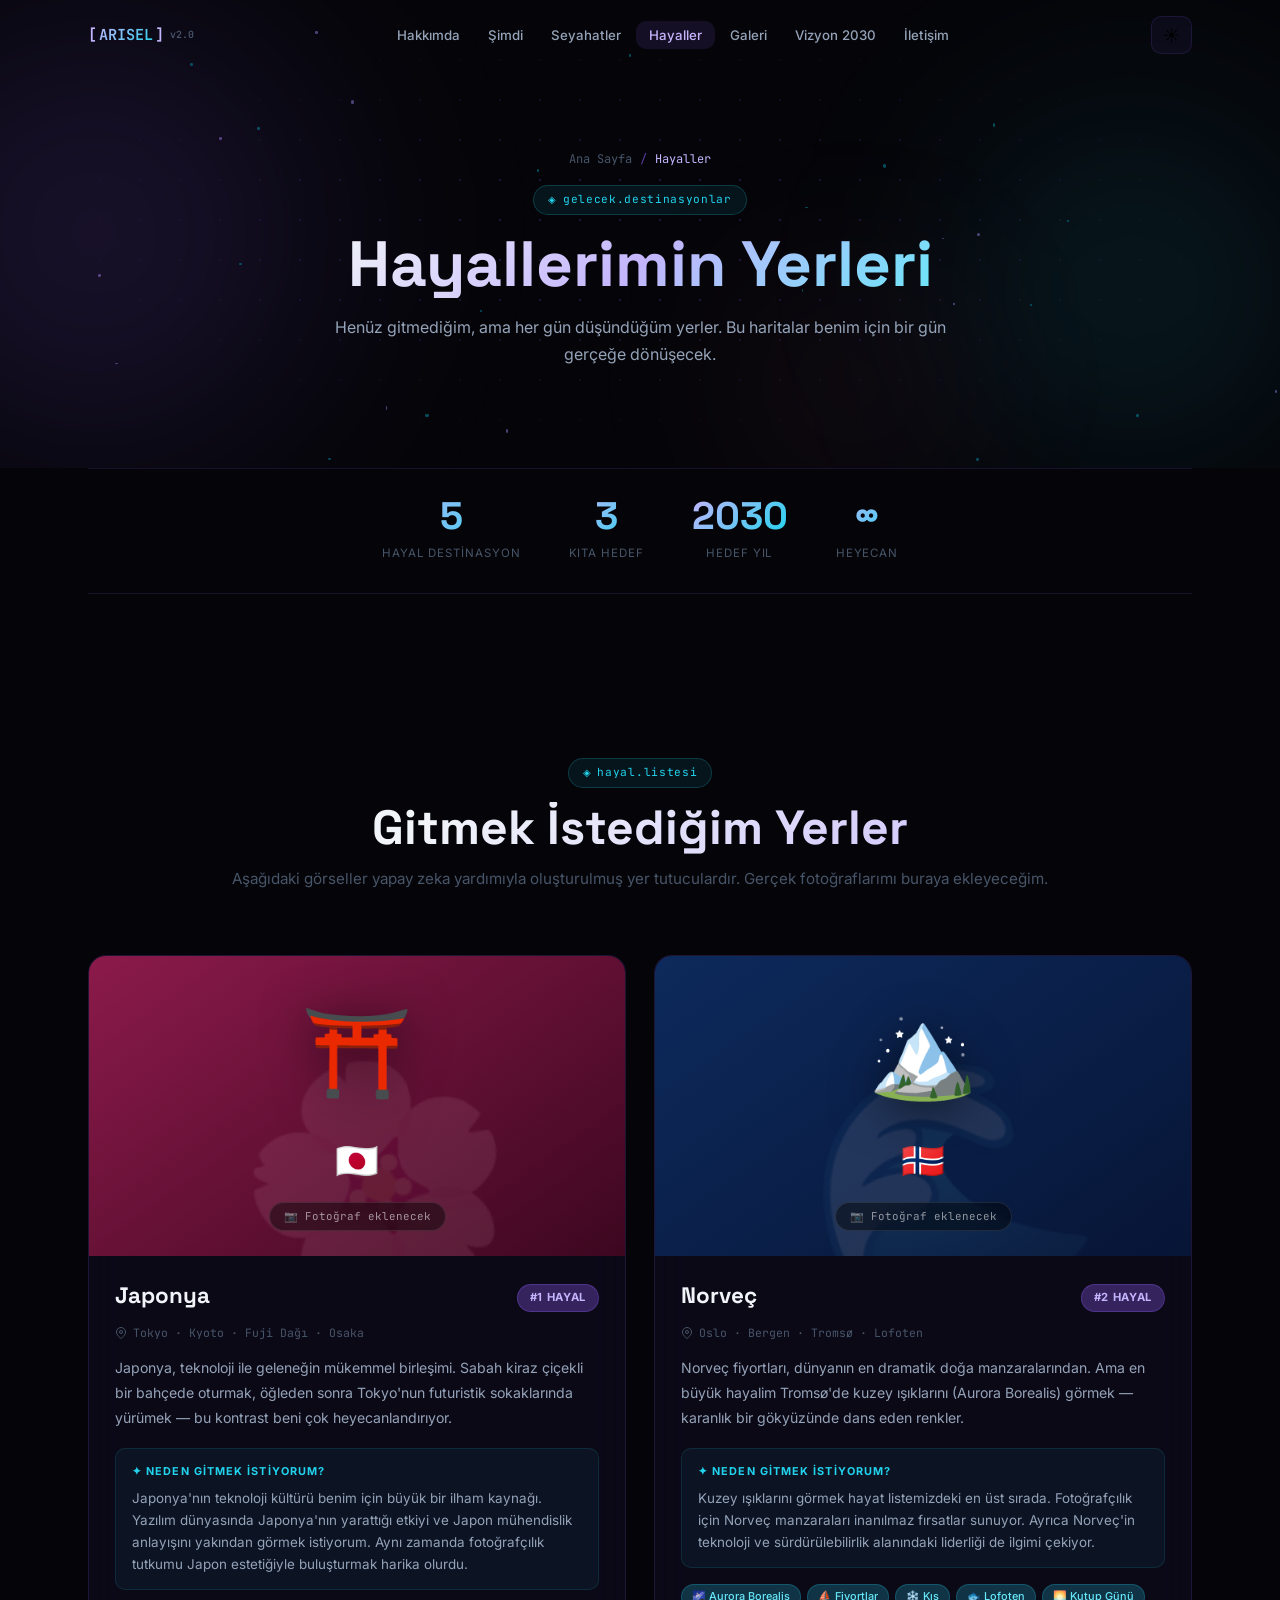
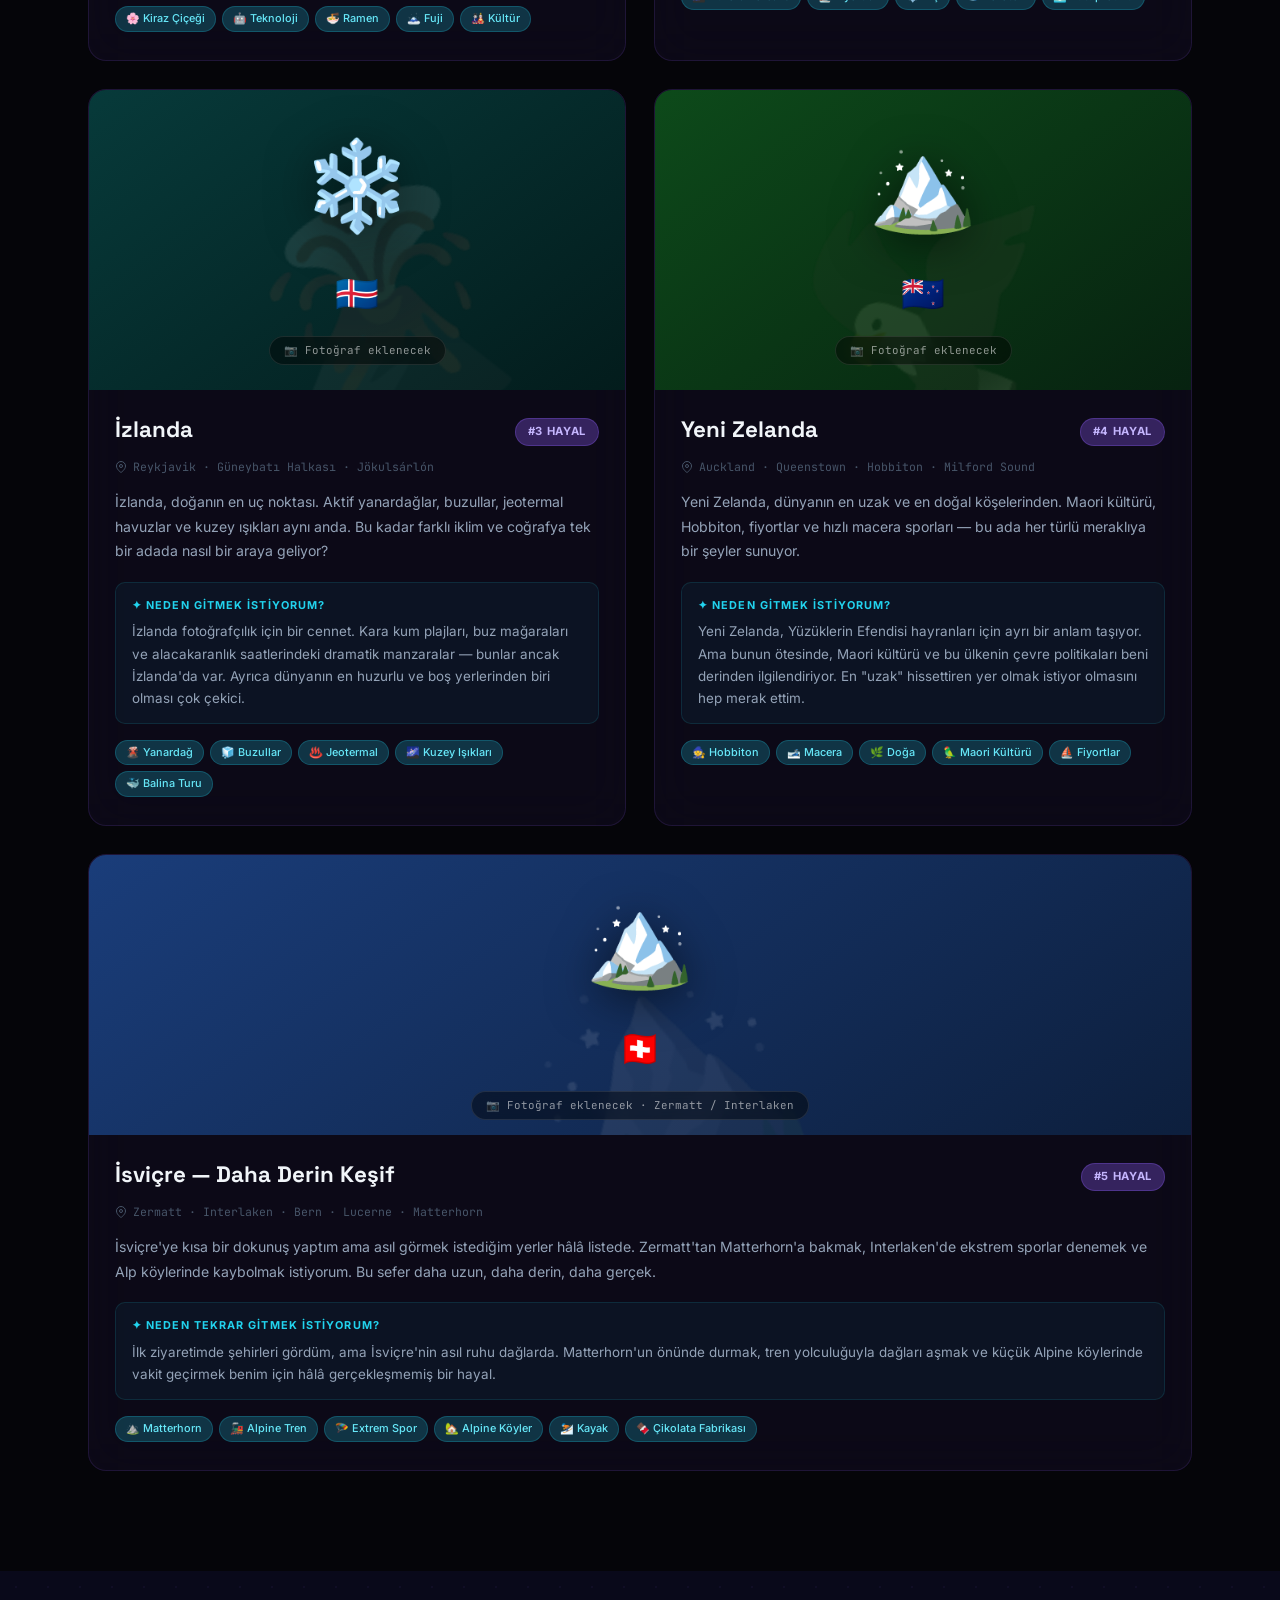
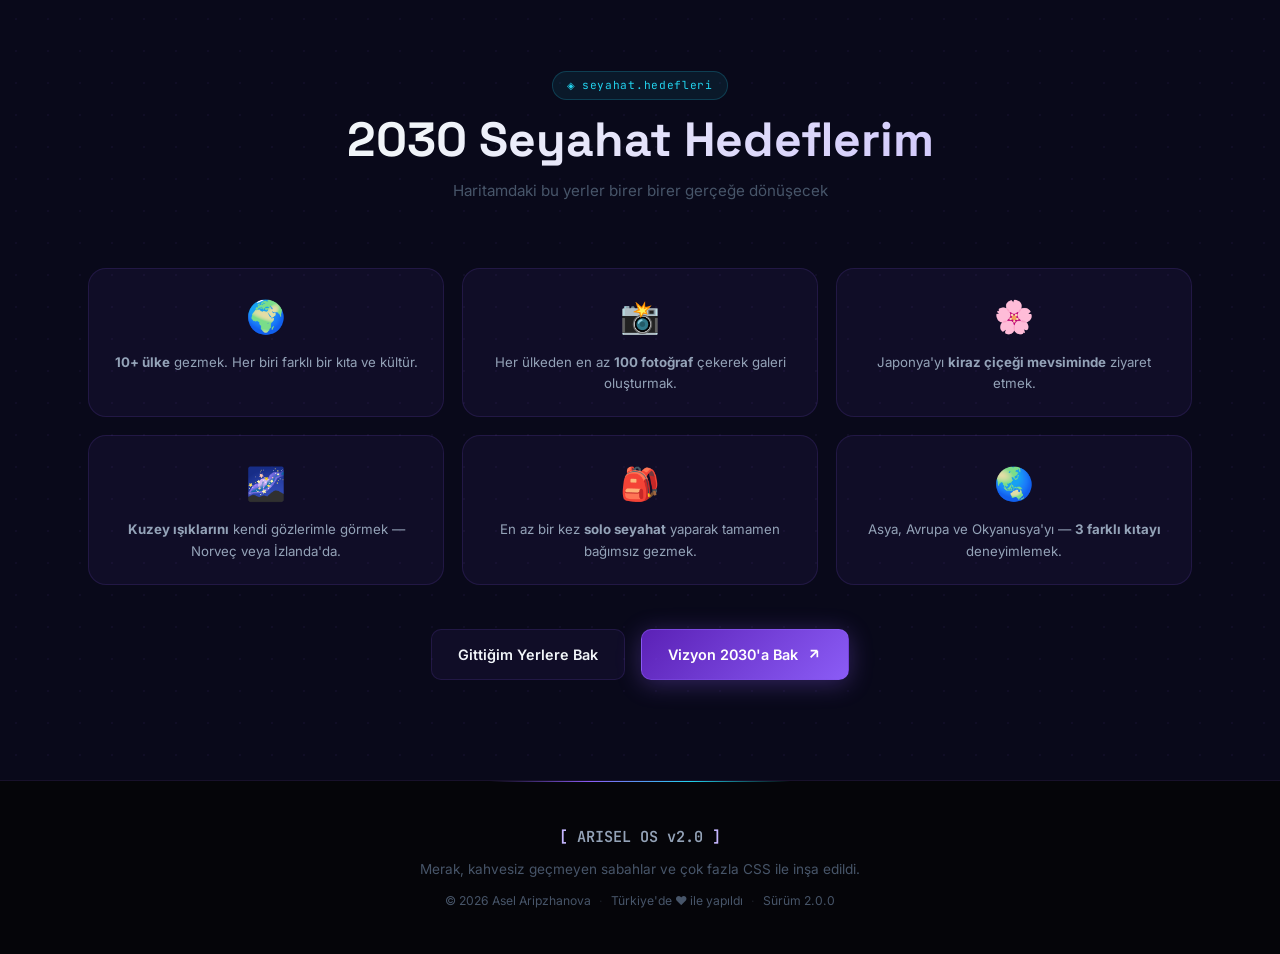
==== dreams.html @ 0c3d0068 "Update all pages" ====
<!DOCTYPE html>
<html lang="tr" data-theme="dark">
<head>
    <meta charset="UTF-8">
    <meta name="viewport" content="width=device-width, initial-scale=1.0">
    <title>Hayallerim · ARISEL OS v2.0</title>
    <link rel="preconnect" href="https://fonts.googleapis.com">
    <link rel="preconnect" href="https://fonts.gstatic.com" crossorigin>
    <link href="https://fonts.googleapis.com/css2?family=Inter:wght@300;400;500;600;700;800&family=Space+Grotesk:wght@400;500;600;700;800&family=JetBrains+Mono:wght@400;500;600&display=swap" rel="stylesheet">
    <link rel="stylesheet" href="style.css">
</head>
<body>

    <!-- ══ NAVİGASYON ══ -->
    <nav class="navbar" id="navbar">
        <div class="nav-container">
            <a href="index.html" class="nav-logo">
                <span class="logo-bracket">[</span>
                <span class="logo-text">ARISEL</span>
                <span class="logo-bracket">]</span>
                <span class="logo-version">v2.0</span>
            </a>
            <ul class="nav-links" id="navLinks">
                <li><a href="index.html#about">Hakkımda</a></li>
                <li><a href="index.html#now">Şimdi</a></li>
                <li><a href="travels.html">Seyahatler</a></li>
                <li><a href="dreams.html">Hayaller</a></li>
                <li><a href="gallery.html">Galeri</a></li>
                <li><a href="vision2030.html">Vizyon 2030</a></li>
                <li><a href="index.html#contact">İletişim</a></li>
            </ul>
            <div class="nav-controls">
                <button class="theme-toggle" id="themeToggle" aria-label="Tema değiştir">
                    <span class="theme-icon">☀️</span>
                </button>
                <button class="hamburger" id="hamburger" aria-label="Menüyü aç/kapat">
                    <span></span><span></span><span></span>
                </button>
            </div>
        </div>
    </nav>

    <!-- ══ SAYFA HERO ══ -->
    <section class="page-hero">
        <div class="page-hero-bg">
            <div class="grid-overlay"></div>
            <div class="orb orb-1"></div>
            <div class="orb orb-2"></div>
            <div class="orb orb-3"></div>
            <div class="particles" id="particles"></div>
        </div>
        <div class="page-hero-content">
            <div class="breadcrumb">
                <a href="index.html">Ana Sayfa</a>
                <span class="bc-sep">/</span>
                <span class="bc-cur">Hayaller</span>
            </div>
            <span class="page-hero-tag">gelecek.destinasyonlar</span>
            <h1 class="page-hero-title">Hayallerimin Yerleri</h1>
            <p class="page-hero-subtitle">
                Henüz gitmediğim, ama her gün düşündüğüm yerler.
                Bu haritalar benim için bir gün gerçeğe dönüşecek.
            </p>
        </div>
    </section>

    <!-- ══ HIZLI İSTATİSTİKLER ══ -->
    <div class="container">
        <div class="quick-stats reveal">
            <div class="quick-stat">
                <span class="qs-number">5</span>
                <span class="qs-label">Hayal Destinasyon</span>
            </div>
            <div class="quick-stat">
                <span class="qs-number">3</span>
                <span class="qs-label">Kıta Hedef</span>
            </div>
            <div class="quick-stat">
                <span class="qs-number">2030</span>
                <span class="qs-label">Hedef Yıl</span>
            </div>
            <div class="quick-stat">
                <span class="qs-number">∞</span>
                <span class="qs-label">Heyecan</span>
            </div>
        </div>
    </div>

    <!-- ══ HAYAL DESTİNASYONLAR ══ -->
    <section class="section">
        <div class="container">
            <div class="section-header">
                <span class="section-tag">hayal.listesi</span>
                <h2 class="section-title">Gitmek İstediğim Yerler</h2>
                <p class="section-subtitle">
                    Aşağıdaki görseller yapay zeka yardımıyla oluşturulmuş yer tutuculardır.
                    Gerçek fotoğraflarımı buraya ekleyeceğim.
                </p>
            </div>

            <div class="dreams-grid">

                <!-- JAPONYA -->
                <div class="dream-card glass-card reveal">
                    <div class="dream-image" style="--c1:#8b1a4a;--c2:#3d0720;">
                        <span class="dream-img-bg">🌸</span>
                        <div class="dream-img-center">
                            <span class="dream-main-em">⛩️</span>
                            <span class="dream-flag-em">🇯🇵</span>
                            <span class="dream-ph-label">📷 Fotoğraf eklenecek</span>
                        </div>
                    </div>
                    <div class="dream-body">
                        <div class="dream-head">
                            <span class="dream-country-name">Japonya</span>
                            <span class="dream-rank">#1 Hayal</span>
                        </div>
                        <div class="dream-loc">
                            <svg width="12" height="12" viewBox="0 0 24 24" fill="none" stroke="currentColor" stroke-width="2"><path d="M21 10c0 7-9 13-9 13s-9-6-9-13a9 9 0 0118 0z"/><circle cx="12" cy="10" r="3"/></svg>
                            Tokyo · Kyoto · Fuji Dağı · Osaka
                        </div>
                        <p class="dream-desc">
                            Japonya, teknoloji ile geleneğin mükemmel birleşimi. Sabah kiraz çiçekli bir bahçede oturmak, öğleden sonra Tokyo'nun futuristik sokaklarında yürümek — bu kontrast beni çok heyecanlandırıyor.
                        </p>
                        <div class="dream-why-block">
                            <div class="dream-why-label">✦ Neden gitmek istiyorum?</div>
                            <div class="dream-why-text">Japonya'nın teknoloji kültürü benim için büyük bir ilham kaynağı. Yazılım dünyasında Japonya'nın yarattığı etkiyi ve Japon mühendislik anlayışını yakından görmek istiyorum. Aynı zamanda fotoğrafçılık tutkumu Japon estetiğiyle buluşturmak harika olurdu.</div>
                        </div>
                        <div class="dream-tags">
                            <span class="dream-tag">🌸 Kiraz Çiçeği</span>
                            <span class="dream-tag">🤖 Teknoloji</span>
                            <span class="dream-tag">🍜 Ramen</span>
                            <span class="dream-tag">🗻 Fuji</span>
                            <span class="dream-tag">🎎 Kültür</span>
                        </div>
                    </div>
                </div>

                <!-- NORVEÇ -->
                <div class="dream-card glass-card reveal">
                    <div class="dream-image" style="--c1:#0d2a5c;--c2:#071536;">
                        <span class="dream-img-bg">🌊</span>
                        <div class="dream-img-center">
                            <span class="dream-main-em">🏔️</span>
                            <span class="dream-flag-em">🇳🇴</span>
                            <span class="dream-ph-label">📷 Fotoğraf eklenecek</span>
                        </div>
                    </div>
                    <div class="dream-body">
                        <div class="dream-head">
                            <span class="dream-country-name">Norveç</span>
                            <span class="dream-rank">#2 Hayal</span>
                        </div>
                        <div class="dream-loc">
                            <svg width="12" height="12" viewBox="0 0 24 24" fill="none" stroke="currentColor" stroke-width="2"><path d="M21 10c0 7-9 13-9 13s-9-6-9-13a9 9 0 0118 0z"/><circle cx="12" cy="10" r="3"/></svg>
                            Oslo · Bergen · Tromsø · Lofoten
                        </div>
                        <p class="dream-desc">
                            Norveç fiyortları, dünyanın en dramatik doğa manzaralarından. Ama en büyük hayalim Tromsø'de kuzey ışıklarını (Aurora Borealis) görmek — karanlık bir gökyüzünde dans eden renkler.
                        </p>
                        <div class="dream-why-block">
                            <div class="dream-why-label">✦ Neden gitmek istiyorum?</div>
                            <div class="dream-why-text">Kuzey ışıklarını görmek hayat listemizdeki en üst sırada. Fotoğrafçılık için Norveç manzaraları inanılmaz fırsatlar sunuyor. Ayrıca Norveç'in teknoloji ve sürdürülebilirlik alanındaki liderliği de ilgimi çekiyor.</div>
                        </div>
                        <div class="dream-tags">
                            <span class="dream-tag">🌌 Aurora Borealis</span>
                            <span class="dream-tag">⛵ Fiyortlar</span>
                            <span class="dream-tag">❄️ Kış</span>
                            <span class="dream-tag">🐟 Lofoten</span>
                            <span class="dream-tag">🌅 Kutup Günü</span>
                        </div>
                    </div>
                </div>

                <!-- İZLANDA -->
                <div class="dream-card glass-card reveal">
                    <div class="dream-image" style="--c1:#073a3a;--c2:#031c1c;">
                        <span class="dream-img-bg">🌋</span>
                        <div class="dream-img-center">
                            <span class="dream-main-em">❄️</span>
                            <span class="dream-flag-em">🇮🇸</span>
                            <span class="dream-ph-label">📷 Fotoğraf eklenecek</span>
                        </div>
                    </div>
                    <div class="dream-body">
                        <div class="dream-head">
                            <span class="dream-country-name">İzlanda</span>
                            <span class="dream-rank">#3 Hayal</span>
                        </div>
                        <div class="dream-loc">
                            <svg width="12" height="12" viewBox="0 0 24 24" fill="none" stroke="currentColor" stroke-width="2"><path d="M21 10c0 7-9 13-9 13s-9-6-9-13a9 9 0 0118 0z"/><circle cx="12" cy="10" r="3"/></svg>
                            Reykjavik · Güneybatı Halkası · Jökulsárlón
                        </div>
                        <p class="dream-desc">
                            İzlanda, doğanın en uç noktası. Aktif yanardağlar, buzullar, jeotermal havuzlar ve kuzey ışıkları aynı anda. Bu kadar farklı iklim ve coğrafya tek bir adada nasıl bir araya geliyor?
                        </p>
                        <div class="dream-why-block">
                            <div class="dream-why-label">✦ Neden gitmek istiyorum?</div>
                            <div class="dream-why-text">İzlanda fotoğrafçılık için bir cennet. Kara kum plajları, buz mağaraları ve alacakaranlık saatlerindeki dramatik manzaralar — bunlar ancak İzlanda'da var. Ayrıca dünyanın en huzurlu ve boş yerlerinden biri olması çok çekici.</div>
                        </div>
                        <div class="dream-tags">
                            <span class="dream-tag">🌋 Yanardağ</span>
                            <span class="dream-tag">🧊 Buzullar</span>
                            <span class="dream-tag">♨️ Jeotermal</span>
                            <span class="dream-tag">🌌 Kuzey Işıkları</span>
                            <span class="dream-tag">🐳 Balina Turu</span>
                        </div>
                    </div>
                </div>

                <!-- YENİ ZELANDA -->
                <div class="dream-card glass-card reveal">
                    <div class="dream-image" style="--c1:#0d4a1a;--c2:#072210;">
                        <span class="dream-img-bg">🦅</span>
                        <div class="dream-img-center">
                            <span class="dream-main-em">🏔️</span>
                            <span class="dream-flag-em">🇳🇿</span>
                            <span class="dream-ph-label">📷 Fotoğraf eklenecek</span>
                        </div>
                    </div>
                    <div class="dream-body">
                        <div class="dream-head">
                            <span class="dream-country-name">Yeni Zelanda</span>
                            <span class="dream-rank">#4 Hayal</span>
                        </div>
                        <div class="dream-loc">
                            <svg width="12" height="12" viewBox="0 0 24 24" fill="none" stroke="currentColor" stroke-width="2"><path d="M21 10c0 7-9 13-9 13s-9-6-9-13a9 9 0 0118 0z"/><circle cx="12" cy="10" r="3"/></svg>
                            Auckland · Queenstown · Hobbiton · Milford Sound
                        </div>
                        <p class="dream-desc">
                            Yeni Zelanda, dünyanın en uzak ve en doğal köşelerinden. Maori kültürü, Hobbiton, fiyortlar ve hızlı macera sporları — bu ada her türlü meraklıya bir şeyler sunuyor.
                        </p>
                        <div class="dream-why-block">
                            <div class="dream-why-label">✦ Neden gitmek istiyorum?</div>
                            <div class="dream-why-text">Yeni Zelanda, Yüzüklerin Efendisi hayranları için ayrı bir anlam taşıyor. Ama bunun ötesinde, Maori kültürü ve bu ülkenin çevre politikaları beni derinden ilgilendiriyor. En "uzak" hissettiren yer olmak istiyor olmasını hep merak ettim.</div>
                        </div>
                        <div class="dream-tags">
                            <span class="dream-tag">🧙 Hobbiton</span>
                            <span class="dream-tag">🎿 Macera</span>
                            <span class="dream-tag">🌿 Doğa</span>
                            <span class="dream-tag">🦜 Maori Kültürü</span>
                            <span class="dream-tag">⛵ Fiyortlar</span>
                        </div>
                    </div>
                </div>

                <!-- İSVİÇRE (daha kapsamlı keşif) — Geniş kart -->
                <div class="dream-card glass-card reveal" style="grid-column:span 2;">
                    <div class="dream-image" style="--c1:#1a3d7a;--c2:#0d1f3d; max-height:280px;">
                        <span class="dream-img-bg">⛰️</span>
                        <div class="dream-img-center">
                            <span class="dream-main-em">🏔️</span>
                            <span class="dream-flag-em">🇨🇭</span>
                            <span class="dream-ph-label">📷 Fotoğraf eklenecek · Zermatt / Interlaken</span>
                        </div>
                    </div>
                    <div class="dream-body">
                        <div class="dream-head">
                            <span class="dream-country-name">İsviçre — Daha Derin Keşif</span>
                            <span class="dream-rank">#5 Hayal</span>
                        </div>
                        <div class="dream-loc">
                            <svg width="12" height="12" viewBox="0 0 24 24" fill="none" stroke="currentColor" stroke-width="2"><path d="M21 10c0 7-9 13-9 13s-9-6-9-13a9 9 0 0118 0z"/><circle cx="12" cy="10" r="3"/></svg>
                            Zermatt · Interlaken · Bern · Lucerne · Matterhorn
                        </div>
                        <p class="dream-desc">
                            İsviçre'ye kısa bir dokunuş yaptım ama asıl görmek istediğim yerler hâlâ listede. Zermatt'tan Matterhorn'a bakmak, Interlaken'de ekstrem sporlar denemek ve Alp köylerinde kaybolmak istiyorum. Bu sefer daha uzun, daha derin, daha gerçek.
                        </p>
                        <div class="dream-why-block">
                            <div class="dream-why-label">✦ Neden tekrar gitmek istiyorum?</div>
                            <div class="dream-why-text">İlk ziyaretimde şehirleri gördüm, ama İsviçre'nin asıl ruhu dağlarda. Matterhorn'un önünde durmak, tren yolculuğuyla dağları aşmak ve küçük Alpine köylerinde vakit geçirmek benim için hâlâ gerçekleşmemiş bir hayal.</div>
                        </div>
                        <div class="dream-tags">
                            <span class="dream-tag">⛰️ Matterhorn</span>
                            <span class="dream-tag">🚂 Alpine Tren</span>
                            <span class="dream-tag">🪂 Extrem Spor</span>
                            <span class="dream-tag">🏡 Alpine Köyler</span>
                            <span class="dream-tag">⛷️ Kayak</span>
                            <span class="dream-tag">🍫 Çikolata Fabrikası</span>
                        </div>
                    </div>
                </div>

            </div>
        </div>
    </section>

    <!-- ══ SEYAHAT HEDEFLERİ ══ -->
    <section class="section section-alt">
        <div class="container">
            <div class="section-header">
                <span class="section-tag">seyahat.hedefleri</span>
                <h2 class="section-title">2030 Seyahat Hedeflerim</h2>
                <p class="section-subtitle">Haritamdaki bu yerler birer birer gerçeğe dönüşecek</p>
            </div>
            <div class="travel-goals-grid">
                <div class="tg-item reveal">
                    <span class="tg-emoji">🌍</span>
                    <p class="tg-text"><strong>10+ ülke</strong> gezmek. Her biri farklı bir kıta ve kültür.</p>
                </div>
                <div class="tg-item reveal">
                    <span class="tg-emoji">📸</span>
                    <p class="tg-text">Her ülkeden en az <strong>100 fotoğraf</strong> çekerek galeri oluşturmak.</p>
                </div>
                <div class="tg-item reveal">
                    <span class="tg-emoji">🌸</span>
                    <p class="tg-text">Japonya'yı <strong>kiraz çiçeği mevsiminde</strong> ziyaret etmek.</p>
                </div>
                <div class="tg-item reveal">
                    <span class="tg-emoji">🌌</span>
                    <p class="tg-text"><strong>Kuzey ışıklarını</strong> kendi gözlerimle görmek — Norveç veya İzlanda'da.</p>
                </div>
                <div class="tg-item reveal">
                    <span class="tg-emoji">🎒</span>
                    <p class="tg-text">En az bir kez <strong>solo seyahat</strong> yaparak tamamen bağımsız gezmek.</p>
                </div>
                <div class="tg-item reveal">
                    <span class="tg-emoji">🌏</span>
                    <p class="tg-text">Asya, Avrupa ve Okyanusya'yı — <strong>3 farklı kıtayı</strong> deneyimlemek.</p>
                </div>
            </div>
            <div style="text-align:center; margin-top:44px;">
                <a href="travels.html" class="btn btn-ghost" style="margin-right:12px;">Gittiğim Yerlere Bak</a>
                <a href="vision2030.html" class="btn btn-primary">
                    Vizyon 2030'a Bak
                    <svg width="16" height="16" viewBox="0 0 24 24" fill="none" stroke="currentColor" stroke-width="2.5"><path d="M7 17L17 7M17 7H7M17 7V17"/></svg>
                </a>
            </div>
        </div>
    </section>

    <!-- ══ FOOTER ══ -->
    <footer class="footer">
        <div class="container">
            <div class="footer-inner">
                <div class="footer-brand">
                    <span class="logo-bracket">[</span>
                    <span>ARISEL OS v2.0</span>
                    <span class="logo-bracket">]</span>
                </div>
                <p class="footer-tagline">Merak, kahvesiz geçmeyen sabahlar ve çok fazla CSS ile inşa edildi.</p>
                <div class="footer-meta">
                    <span>© 2026 Asel Aripzhanova</span>
                    <span class="sep">·</span>
                    <span>Türkiye'de ❤️ ile yapıldı</span>
                    <span class="sep">·</span>
                    <span>Sürüm 2.0.0</span>
                </div>
            </div>
        </div>
    </footer>

    <script src="script.js"></script>
</body>
</html>
---- style.css ----
/* ═══════════════════════════════════════════════════
   ARISEL OS v2.0 — Enhanced Futuristic Dashboard
   ═══════════════════════════════════════════════════ */

/* ── @property — animasyonlu gradient açısı ── */
@property --angle {
    syntax: '<angle>';
    initial-value: 0deg;
    inherits: false;
}

/* ════════════════════════════
   CSS DEĞİŞKENLERİ
════════════════════════════ */
:root {
    /* Arka plan katmanları */
    --bg:   #050509;
    --bg2:  #09091a;
    --bg3:  #0e0e24;
    --bg4:  #13132e;

    /* Yüzey & Sınır */
    --surface:   rgba(139,92,246,0.06);
    --surface-h: rgba(139,92,246,0.12);
    --border:    rgba(139,92,246,0.14);
    --border-h:  rgba(139,92,246,0.65);

    /* Ana renkler */
    --violet:   #8b5cf6;
    --violet-l: #c4b5fd;
    --violet-d: #5b21b6;
    --violet-g: rgba(139,92,246,0.32);

    --cyan:   #22d3ee;
    --cyan-l: #67e8f9;
    --cyan-g: rgba(34,211,238,0.22);

    --pink:   #f472b6;
    --pink-g: rgba(244,114,182,0.2);

    --amber:  #fbbf24;
    --green:  #34d399;

    /* Metin */
    --txt:  #f1f5f9;
    --txt2: #94a3b8;
    --txt3: #475569;

    /* Radius */
    --r:    18px;
    --r-sm: 10px;
    --r-lg: 26px;

    /* Navbar */
    --nav: 70px;

    /* Geçişler */
    --ease: cubic-bezier(0.4,0,0.2,1);
    --t:    0.3s;
    --ts:   0.65s;

    /* Gölgeler */
    --shadow-v: 0 0 50px rgba(139,92,246,0.28);
    --shadow-c: 0 0 50px rgba(34,211,238,0.18);
    --shadow-card: 0 8px 40px rgba(0,0,0,0.45);
}

[data-theme="light"] {
    --bg:        #f3f3ff;
    --bg2:       #eaeafb;
    --bg3:       #e1e1f5;
    --bg4:       #d5d5ee;
    --surface:   rgba(139,92,246,0.07);
    --surface-h: rgba(139,92,246,0.13);
    --border:    rgba(139,92,246,0.16);
    --border-h:  rgba(139,92,246,0.55);
    --txt:       #1e1b4b;
    --txt2:      #4c4980;
    --txt3:      #8b88b0;
    --shadow-v:  0 0 30px rgba(139,92,246,0.18);
    --shadow-c:  0 0 30px rgba(34,211,238,0.12);
    --shadow-card: 0 4px 24px rgba(0,0,0,0.1);

    /* Açık modda okunabilirlik için renkler koyulaştırılıyor */
    --violet:   #6d28d9;
    --violet-l: #5b21b6;
    --violet-d: #4c1d95;
    --violet-g: rgba(109,40,217,0.12);
    --cyan:     #0e7490;
    --cyan-l:   #0c6880;
    --cyan-g:   rgba(14,116,144,0.12);
    --pink:     #be185d;
    --pink-g:   rgba(190,24,93,0.1);
    --amber:    #b45309;
    --green:    #047857;
}

/* ════════════════════════════
   RESET & TEMEL
════════════════════════════ */
*,*::before,*::after { margin:0; padding:0; box-sizing:border-box; }
html { scroll-behavior:smooth; font-size:16px; }
body {
    font-family:'Inter',-apple-system,BlinkMacSystemFont,sans-serif;
    background:var(--bg);
    color:var(--txt);
    line-height:1.6;
    overflow-x:hidden;
    transition:background var(--t) var(--ease), color var(--t) var(--ease);
}
a { text-decoration:none; }
ul { list-style:none; }
button { cursor:pointer; border:none; background:none; font-family:inherit; }
::selection { background:var(--violet-g); color:var(--txt); }
::-webkit-scrollbar { width:4px; }
::-webkit-scrollbar-track { background:var(--bg); }
::-webkit-scrollbar-thumb { background:linear-gradient(var(--violet),var(--cyan)); border-radius:2px; }

/* ════════════════════════════
   UTILITY
════════════════════════════ */
.container { max-width:1160px; margin:0 auto; padding:0 28px; }

/* Glassmorphism kart */
.glass-card {
    background:var(--surface);
    backdrop-filter:blur(24px);
    -webkit-backdrop-filter:blur(24px);
    border:1px solid var(--border);
    border-radius:var(--r);
    position:relative;
    transition:
        border-color var(--t) var(--ease),
        box-shadow   var(--t) var(--ease),
        transform    var(--t) var(--ease);
}
.glass-card:hover {
    border-color:var(--border-h);
    box-shadow:var(--shadow-v);
}

/* Gradient metin */
.highlight { color:var(--violet-l); font-weight:600; }
.grad-text {
    background:linear-gradient(135deg,var(--violet-l),var(--cyan-l));
    -webkit-background-clip:text; -webkit-text-fill-color:transparent;
    background-clip:text;
}

/* Kayan imleç */
.blink-cursor {
    display:inline-block;
    color:var(--cyan);
    animation:blink 1s step-end infinite;
    font-size:0.85em;
}
@keyframes blink { 0%,100%{opacity:1} 50%{opacity:0} }

/* ════════════════════════════
   NAVBAR
════════════════════════════ */
.navbar {
    position:fixed; top:0; left:0; right:0;
    height:var(--nav); z-index:1000;
    transition:all var(--t) var(--ease);
}
.navbar.scrolled {
    background:rgba(5,5,9,0.85);
    backdrop-filter:blur(28px); -webkit-backdrop-filter:blur(28px);
    border-bottom:1px solid var(--border);
    box-shadow:0 4px 40px rgba(0,0,0,0.4);
}
[data-theme="light"] .navbar.scrolled { background:rgba(243,243,255,0.88); }

.nav-container {
    max-width:1160px; margin:0 auto; padding:0 28px;
    height:100%; display:flex; align-items:center; justify-content:space-between; gap:20px;
}
.nav-logo {
    font-family:'JetBrains Mono',monospace; font-weight:600; font-size:0.95rem;
    display:flex; align-items:center; gap:2px; flex-shrink:0;
}
.logo-bracket { color:var(--violet-l); }
.logo-text {
    background:linear-gradient(135deg,var(--violet-l),var(--cyan));
    -webkit-background-clip:text; -webkit-text-fill-color:transparent; background-clip:text;
}
.logo-version { color:var(--txt3); font-size:0.62rem; margin-left:4px; }

.nav-links { display:flex; align-items:center; gap:2px; }
.nav-links a {
    color:var(--txt2); font-size:0.83rem; font-weight:500;
    padding:6px 13px; border-radius:var(--r-sm);
    transition:all var(--t) var(--ease);
}
.nav-links a:hover, .nav-links a.active {
    color:var(--txt); background:var(--surface-h);
}
.nav-links a.active { color:var(--violet-l); }

.nav-controls { display:flex; align-items:center; gap:10px; flex-shrink:0; }
.theme-toggle {
    background:var(--surface); border:1px solid var(--border);
    border-radius:var(--r-sm); padding:8px 11px; font-size:1rem;
    display:flex; align-items:center; transition:all var(--t) var(--ease);
}
.theme-toggle:hover { border-color:var(--violet-l); transform:scale(1.08); }

.hamburger { display:none; flex-direction:column; gap:5px; padding:4px; }
.hamburger span {
    display:block; width:22px; height:2px;
    background:var(--txt); border-radius:2px;
    transition:all var(--t) var(--ease);
}
.hamburger.open span:nth-child(1) { transform:translateY(7px) rotate(45deg); }
.hamburger.open span:nth-child(2) { opacity:0; }
.hamburger.open span:nth-child(3) { transform:translateY(-7px) rotate(-45deg); }

/* ════════════════════════════
   HERO
════════════════════════════ */
.hero {
    min-height:100vh;
    display:flex; flex-direction:column; justify-content:center;
    position:relative; overflow:hidden;
    padding-top:var(--nav);
}

/* Arka plan katmanları */
.hero-bg { position:absolute; inset:0; z-index:0; pointer-events:none; }

.grid-overlay {
    position:absolute; inset:0;
    background-image:
        radial-gradient(circle, rgba(139,92,246,0.18) 1px, transparent 1px);
    background-size:40px 40px;
    mask-image:radial-gradient(ellipse at 50% 50%, black 20%, transparent 70%);
    -webkit-mask-image:radial-gradient(ellipse at 50% 50%, black 20%, transparent 70%);
}
[data-theme="light"] .grid-overlay {
    background-image:radial-gradient(circle, rgba(139,92,246,0.15) 1px, transparent 1px);
}

.orb {
    position:absolute; border-radius:50%;
    filter:blur(90px); pointer-events:none;
}
.orb-1 {
    width:700px; height:700px;
    background:radial-gradient(circle, rgba(139,92,246,0.2) 0%, transparent 65%);
    top:-25%; left:-20%;
    animation:orbFloat 9s ease-in-out infinite;
}
.orb-2 {
    width:550px; height:550px;
    background:radial-gradient(circle, rgba(34,211,238,0.14) 0%, transparent 65%);
    bottom:-20%; right:-10%;
    animation:orbFloat 11s ease-in-out infinite reverse;
}
.orb-3 {
    width:300px; height:300px;
    background:radial-gradient(circle, rgba(244,114,182,0.12) 0%, transparent 65%);
    top:50%; left:55%;
    animation:orbFloat 7s ease-in-out infinite 2s;
}
@keyframes orbFloat {
    0%,100% { transform:translateY(0) translateX(0) scale(1); }
    33%      { transform:translateY(-40px) translateX(20px) scale(1.05); }
    66%      { transform:translateY(20px) translateX(-15px) scale(0.97); }
}

.particles { position:absolute; inset:0; overflow:hidden; }

/* Hero içerik */
.hero-content {
    position:relative; z-index:1;
    max-width:1160px; margin:0 auto; padding:80px 28px;
    width:100%;
}

/* Boot sequence */
.boot-sequence {
    font-family:'JetBrains Mono',monospace; font-size:0.8rem;
    color:var(--cyan); margin-bottom:52px;
}
.boot-text { display:flex; flex-direction:column; gap:5px; }
.boot-line {
    opacity:0; animation:bootFade 0.3s var(--ease) forwards;
}
.boot-line:nth-child(1){animation-delay:0.3s}
.boot-line:nth-child(2){animation-delay:0.75s}
.boot-line:nth-child(3){animation-delay:1.2s}
.boot-line:nth-child(4){animation-delay:1.65s}
.boot-line:nth-child(5){animation-delay:2.1s}
@keyframes bootFade {
    from { opacity:0; transform:translateX(-10px); }
    to   { opacity:1; transform:translateX(0); }
}
.boot-prompt { color:var(--violet-l); margin-right:7px; }
.boot-ok { color:var(--green); margin-left:7px; font-weight:600; }

/* Hero ana grid */
.hero-main {
    display:grid; grid-template-columns:auto 1fr;
    gap:64px; align-items:center;
}

/* Profil */
.profile-frame { position:relative; flex-shrink:0; }
.profile-placeholder {
    width:220px; height:220px; border-radius:50%;
    background:linear-gradient(135deg, var(--violet-d), var(--violet), var(--cyan));
    display:flex; align-items:center; justify-content:center;
    position:relative; z-index:1;
    box-shadow:
        0 0 0 2px rgba(139,92,246,0.4),
        0 0 0 12px rgba(139,92,246,0.1),
        0 0 80px rgba(139,92,246,0.45),
        0 0 160px rgba(34,211,238,0.15);
    animation:avatarPulse 5s ease-in-out infinite;
}
@keyframes avatarPulse {
    0%,100% {
        box-shadow:
            0 0 0 2px rgba(139,92,246,0.4),
            0 0 0 12px rgba(139,92,246,0.1),
            0 0 80px rgba(139,92,246,0.45),
            0 0 160px rgba(34,211,238,0.15);
    }
    50% {
        box-shadow:
            0 0 0 4px rgba(139,92,246,0.3),
            0 0 0 20px rgba(139,92,246,0.06),
            0 0 100px rgba(139,92,246,0.3),
            0 0 200px rgba(34,211,238,0.1);
    }
}
.avatar-initials {
    font-family:'Space Grotesk',sans-serif;
    font-size:3.8rem; font-weight:800;
    color:white; letter-spacing:0.05em;
    text-shadow:0 0 30px rgba(255,255,255,0.4);
}

.status-badge {
    position:absolute; bottom:10px; right:-16px;
    background:rgba(5,5,9,0.85);
    backdrop-filter:blur(16px); -webkit-backdrop-filter:blur(16px);
    border:1px solid rgba(52,211,153,0.3);
    border-radius:20px; padding:7px 16px;
    display:flex; align-items:center; gap:8px;
    font-size:0.75rem; font-weight:500;
    white-space:nowrap; z-index:2;
    box-shadow:0 4px 20px rgba(0,0,0,0.4), 0 0 20px rgba(52,211,153,0.1);
}
[data-theme="light"] .status-badge { background:rgba(243,243,255,0.9); }
.status-dot {
    width:8px; height:8px; border-radius:50%;
    background:var(--green); box-shadow:0 0 10px var(--green);
    animation:dotPulse 2s ease-in-out infinite;
}
@keyframes dotPulse {
    0%,100% { box-shadow:0 0 4px var(--green); transform:scale(1); }
    50%      { box-shadow:0 0 16px var(--green); transform:scale(1.15); }
}

/* Hero metin */
.hero-text { max-width:600px; }
.hero-label {
    font-family:'JetBrains Mono',monospace; font-size:0.8rem;
    color:var(--txt3); display:flex; align-items:center; gap:9px;
    margin-bottom:18px;
}
.terminal-prompt { color:var(--cyan); }

.hero-title {
    font-family:'Space Grotesk',sans-serif;
    font-size:clamp(2.6rem,5.5vw,4.8rem);
    font-weight:800; line-height:1.05; margin-bottom:22px;
    background:linear-gradient(135deg, var(--txt) 0%, var(--violet-l) 45%, var(--cyan-l) 100%);
    -webkit-background-clip:text; -webkit-text-fill-color:transparent;
    background-clip:text;
    filter:drop-shadow(0 0 30px rgba(139,92,246,0.3));
}
.title-tag {
    color:var(--cyan); -webkit-text-fill-color:var(--cyan);
    font-weight:400; opacity:0.8;
}
.version-badge {
    display:inline-block; font-family:'JetBrains Mono',monospace;
    font-size:0.85rem; font-weight:500; -webkit-text-fill-color:var(--txt3);
    background:var(--surface); border:1px solid var(--border);
    border-radius:6px; padding:2px 10px;
    vertical-align:super; margin-left:6px;
}

.hero-roles { display:flex; flex-wrap:wrap; gap:10px; margin-bottom:24px; }
.role-chip {
    display:flex; align-items:center; gap:8px;
    font-size:0.8rem; font-weight:500; color:var(--txt2);
    padding:7px 15px; border-radius:20px;
    background:var(--surface); border:1px solid var(--border);
    transition:all var(--t) var(--ease);
}
.role-chip:hover { border-color:var(--violet); color:var(--txt); }
.role-dot {
    width:6px; height:6px; border-radius:50%;
    background:var(--violet-l); flex-shrink:0;
    box-shadow:0 0 8px var(--violet);
}
.role-dot.secondary { background:var(--cyan); box-shadow:0 0 8px var(--cyan); }
.role-dot.accent    { background:var(--pink); box-shadow:0 0 8px var(--pink); }

.hero-tagline {
    font-size:1rem; color:var(--txt2); line-height:1.8; margin-bottom:34px;
}

.hero-cta { display:flex; gap:12px; flex-wrap:wrap; }
.btn {
    display:inline-flex; align-items:center; gap:8px;
    padding:13px 26px; border-radius:var(--r-sm);
    font-size:0.9rem; font-weight:600;
    transition:all var(--t) var(--ease);
}
.btn-primary {
    background:linear-gradient(135deg, var(--violet-d), var(--violet));
    color:white; box-shadow:0 4px 24px var(--violet-g);
    border:1px solid rgba(139,92,246,0.5);
}
.btn-primary:hover {
    transform:translateY(-3px);
    box-shadow:0 10px 40px var(--violet-g), 0 0 0 1px rgba(139,92,246,0.4);
}
.btn-ghost {
    background:var(--surface); color:var(--txt);
    border:1px solid var(--border);
}
.btn-ghost:hover {
    border-color:var(--cyan); color:var(--cyan-l);
    box-shadow:0 4px 20px var(--cyan-g);
    transform:translateY(-3px);
}

/* Scroll göstergesi */
.scroll-indicator {
    position:absolute; bottom:34px; left:50%; transform:translateX(-50%);
    display:flex; flex-direction:column; align-items:center; gap:8px;
    color:var(--txt3); font-size:0.68rem; letter-spacing:0.14em;
    text-transform:uppercase; z-index:1;
}
.scroll-line {
    width:1px; height:36px;
    background:linear-gradient(to bottom, var(--violet-l), var(--cyan), transparent);
    animation:scrollAnim 2.2s ease-in-out infinite;
}
@keyframes scrollAnim {
    0%    { transform:scaleY(0); transform-origin:top; opacity:1; }
    45%   { transform:scaleY(1); transform-origin:top; opacity:1; }
    55%   { transform:scaleY(1); transform-origin:bottom; opacity:1; }
    100%  { transform:scaleY(0); transform-origin:bottom; opacity:0; }
}

/* ════════════════════════════
   BÖLÜM TEMEL STİL
════════════════════════════ */
.section { padding:100px 0; position:relative; overflow:hidden; }

/* Alt bölümler için nokta ızgara arka planı */
.section-alt {
    background:var(--bg2);
}
.section-alt::before {
    content:'';
    position:absolute; inset:0; pointer-events:none;
    background-image:radial-gradient(circle, rgba(139,92,246,0.1) 1px, transparent 1px);
    background-size:32px 32px;
    opacity:0.5;
}

.section-header { text-align:center; margin-bottom:64px; position:relative; }

.section-tag {
    display:inline-flex; align-items:center; gap:6px;
    font-family:'JetBrains Mono',monospace; font-size:0.7rem;
    color:var(--cyan); background:rgba(34,211,238,0.08);
    border:1px solid rgba(34,211,238,0.2);
    padding:5px 14px; border-radius:20px;
    margin-bottom:14px; letter-spacing:0.06em;
}
.section-tag::before { content:'◈'; font-size:0.6rem; }

.section-title {
    font-family:'Space Grotesk',sans-serif;
    font-size:clamp(2rem,4vw,3rem); font-weight:800; line-height:1.1;
    background:linear-gradient(135deg, var(--txt) 30%, var(--violet-l));
    -webkit-background-clip:text; -webkit-text-fill-color:transparent;
    background-clip:text; margin-bottom:12px;
}
.section-subtitle { color:var(--txt3); font-size:0.95rem; }

/* ════════════════════════════
   SCROLL REVEAL
════════════════════════════ */
.reveal {
    opacity:0; transform:translateY(32px);
    transition:opacity var(--ts) var(--ease), transform var(--ts) var(--ease);
}
.reveal.visible { opacity:1; transform:translateY(0); }

/* ════════════════════════════
   HAKKIMDA
════════════════════════════ */
.about-grid {
    display:grid; grid-template-columns:1.1fr 0.9fr; gap:28px; align-items:start;
}
.about-card { padding:44px; }
.about-intro { font-size:1.08rem; line-height:1.85; color:var(--txt2); margin-bottom:18px; }
.about-body  { color:var(--txt2); line-height:1.8; margin-bottom:36px; }

.about-stats { display:grid; grid-template-columns:repeat(4,1fr); gap:0; }
.stat-item {
    display:flex; flex-direction:column; align-items:center; gap:4px;
    padding:20px 12px;
    border-right:1px solid var(--border);
}
.stat-item:last-child { border-right:none; }
.stat-item:first-child { border-left:1px solid var(--border); }
.stat-number {
    font-family:'Space Grotesk',sans-serif; font-size:2.4rem; font-weight:800;
    background:linear-gradient(135deg, var(--violet-l), var(--cyan));
    -webkit-background-clip:text; -webkit-text-fill-color:transparent;
    background-clip:text; line-height:1;
}
.stat-label { font-size:0.72rem; color:var(--txt3); text-transform:uppercase; letter-spacing:0.07em; }

/* OS penceresi */
.about-visual { display:flex; align-items:flex-start; }
.os-window { width:100%; overflow:hidden; }
.window-titlebar {
    display:flex; align-items:center; gap:8px;
    padding:12px 18px; border-bottom:1px solid var(--border);
    background:var(--bg3);
}
.win-dot { width:12px; height:12px; border-radius:50%; }
.win-dot.red    { background:#ef4444; box-shadow:0 0 6px #ef4444; }
.win-dot.yellow { background:#f59e0b; box-shadow:0 0 6px #f59e0b; }
.win-dot.green  { background:#22c55e; box-shadow:0 0 6px #22c55e; }
.window-title {
    flex:1; text-align:center; font-size:0.72rem;
    color:var(--txt3); font-family:'JetBrains Mono',monospace;
}
.window-body { padding:20px 24px; display:flex; flex-direction:column; gap:9px; }
.code-line { font-family:'JetBrains Mono',monospace; font-size:0.82rem; }
.ck { color:var(--violet-l); }
.ceq { color:var(--txt3); margin:0 4px; }
.cv { color:#86efac; }
.cv-green { color:var(--green); }

/* ════════════════════════════
   HAYAT YOLCULUĞU (TİMELİNE)
════════════════════════════ */
.timeline { position:relative; max-width:880px; margin:0 auto; }
.timeline-track {
    position:absolute; left:50%; top:0; bottom:0; width:2px;
    background:linear-gradient(to bottom,
        transparent,
        var(--violet) 10%,
        var(--cyan) 70%,
        transparent
    );
    transform:translateX(-50%);
}

.timeline-item {
    display:flex; justify-content:flex-end;
    padding-right:calc(50% + 40px);
    margin-bottom:32px; position:relative;
}
.timeline-item[data-side="right"] {
    justify-content:flex-start;
    padding-right:0; padding-left:calc(50% + 40px);
}
.timeline-content {
    padding:22px 26px; max-width:340px; width:100%;
}
.timeline-node {
    position:absolute; left:50%; top:26px;
    transform:translateX(-50%); z-index:2;
    width:20px; height:20px;
}
.node-ring {
    position:absolute; inset:-5px; border-radius:50%;
    border:1.5px solid var(--violet); opacity:0.4;
    animation:nodeRing 3.5s ease-in-out infinite;
}
.node-core {
    width:12px; height:12px; border-radius:50%;
    background:var(--violet); position:absolute; top:4px; left:4px;
    box-shadow:0 0 14px var(--violet-g);
}
.timeline-node.active .node-core { background:var(--green); box-shadow:0 0 16px rgba(52,211,153,0.5); }
.timeline-node.active .node-ring { border-color:var(--green); animation:nodeRingActive 2s ease-in-out infinite; }
.timeline-node.future .node-core { background:var(--cyan); box-shadow:0 0 14px var(--cyan-g); }
.timeline-node.future .node-ring { border-color:var(--cyan); }
@keyframes nodeRing {
    0%,100% { transform:scale(1); opacity:0.4; }
    50%      { transform:scale(1.6); opacity:0; }
}
@keyframes nodeRingActive {
    0%,100% { transform:scale(1); opacity:0.6; }
    50%      { transform:scale(2); opacity:0; }
}

.t-icon { font-size:1.8rem; margin-bottom:8px; }
.timeline-content h3 {
    font-family:'Space Grotesk',sans-serif; font-size:1.05rem; font-weight:700;
    margin-bottom:8px; color:var(--txt);
}
.timeline-content p { color:var(--txt2); font-size:0.85rem; line-height:1.65; margin-bottom:12px; }

.t-badge {
    display:inline-block; font-size:0.68rem; font-weight:600;
    padding:3px 11px; border-radius:20px; text-transform:uppercase; letter-spacing:0.05em;
    background:var(--violet-g); color:var(--violet-l);
    border:1px solid rgba(139,92,246,0.3);
}
.t-badge.edu      { background:rgba(34,211,238,0.1); color:var(--cyan-l); border-color:rgba(34,211,238,0.3); }
.t-badge.exchange { background:rgba(251,191,36,0.1); color:var(--amber); border-color:rgba(251,191,36,0.3); }
.t-badge.current  { background:rgba(52,211,153,0.1); color:var(--green); border-color:rgba(52,211,153,0.35); animation:badgePulse 2s ease-in-out infinite; }
.t-badge.growth   { background:var(--cyan-g); color:var(--cyan-l); border-color:rgba(34,211,238,0.3); }
.t-badge.future   { background:var(--cyan-g); color:var(--cyan-l); border-color:rgba(34,211,238,0.3); }
@keyframes badgePulse {
    0%,100% { box-shadow:0 0 0 0 rgba(52,211,153,0.3); }
    50%      { box-shadow:0 0 0 5px rgba(52,211,153,0); }
}
.future-card { border-style:dashed; opacity:0.85; }

/* ════════════════════════════
   ŞİMDİ / BENTO GRID
════════════════════════════ */
.now-bento {
    display:grid;
    grid-template-columns:1.15fr 1fr;
    grid-template-rows:auto auto auto;
    gap:20px;
}
.now-big  { grid-row:span 2; }
.now-wide { grid-column:span 2; }

.now-card {
    padding:30px;
    transition:transform var(--t) var(--ease);
    overflow:hidden;
}
.now-card::before {
    content:'';
    position:absolute; top:0; left:0; right:0; height:2px;
    background:linear-gradient(90deg, var(--violet), var(--cyan), var(--pink));
    opacity:0; border-radius:var(--r) var(--r) 0 0;
    transition:opacity var(--t) var(--ease);
}
.now-card:hover::before { opacity:1; }
.now-card:hover { transform:translateY(-5px); }

.now-icon { font-size:2.2rem; margin-bottom:14px; display:block; }

.now-card h3 {
    font-family:'Space Grotesk',sans-serif;
    font-size:1rem; font-weight:700; margin-bottom:16px;
    display:flex; align-items:center; gap:8px;
}
.now-card h3::after {
    content:'';
    flex:1; height:1px;
    background:linear-gradient(to right, var(--border), transparent);
}

.now-list { display:flex; flex-direction:column; gap:10px; }
.now-list li {
    color:var(--txt2); font-size:0.875rem;
    padding-left:18px; position:relative;
    transition:color var(--t) var(--ease);
}
.now-list li::before {
    content:'▸'; position:absolute; left:0;
    color:var(--violet-l); transition:transform var(--t) var(--ease);
}
.now-list li:hover { color:var(--txt); }
.now-list li:hover::before { transform:translateX(3px); }

/* Big kart için daha büyük liste */
.now-big .now-list li { font-size:0.92rem; gap:12px; }

/* ════════════════════════════
   DİL MODÜLLERİ
════════════════════════════ */
.languages-wrapper {
    max-width:700px; margin:0 auto;
    display:flex; flex-direction:column; gap:28px;
}
.language-item { display:flex; align-items:center; gap:18px; }
.lang-meta { display:flex; align-items:center; gap:12px; width:185px; flex-shrink:0; }
.lang-flag { font-size:1.5rem; filter:drop-shadow(0 2px 4px rgba(0,0,0,0.3)); }
.lang-details { display:flex; flex-direction:column; gap:1px; }
.lang-name { font-weight:600; font-size:0.92rem; }
.lang-level { font-size:0.68rem; color:var(--txt3); text-transform:uppercase; letter-spacing:0.07em; }

.lang-bar-wrap { flex:1; display:flex; align-items:center; gap:14px; }
.lang-bar {
    flex:1; height:7px; border-radius:4px;
    background:var(--bg3); border:1px solid var(--border);
    overflow:hidden; position:relative;
}
.lang-fill {
    height:100%; width:0; border-radius:4px;
    background:linear-gradient(90deg, var(--violet-d), var(--violet), var(--cyan));
    box-shadow:0 0 12px var(--violet-g);
    transition:width 1.8s cubic-bezier(0.4,0,0.2,1);
    position:relative; overflow:hidden;
}
.lang-fill::after {
    content:''; position:absolute;
    top:0; left:-100%; width:60%; height:100%;
    background:linear-gradient(90deg, transparent, rgba(255,255,255,0.25), transparent);
    animation:langShine 3s ease-in-out infinite 2s;
}
@keyframes langShine {
    0%    { left:-60%; }
    100%  { left:160%; }
}
.lang-pct {
    font-family:'JetBrains Mono',monospace; font-size:0.78rem;
    color:var(--txt3); min-width:38px; text-align:right;
}

/* ════════════════════════════
   SEYAHATLER
════════════════════════════ */
.travel-count-badge {
    display:flex; align-items:center; justify-content:center; gap:14px;
    margin-bottom:36px;
}
.tc-number {
    font-family:'Space Grotesk',sans-serif; font-size:4rem; font-weight:800; line-height:1;
    background:linear-gradient(135deg, var(--violet-l), var(--cyan));
    -webkit-background-clip:text; -webkit-text-fill-color:transparent;
    background-clip:text; filter:drop-shadow(0 0 20px rgba(139,92,246,0.4));
}
.tc-text { font-size:1.1rem; color:var(--txt2); font-weight:500; }

.travel-grid { display:grid; gap:18px; }
.travel-grid-wide { grid-template-columns:repeat(4,1fr); }

.travel-card {
    border-radius:var(--r); overflow:hidden;
    border:1px solid var(--border);
    transition:all var(--t) var(--ease);
}
.travel-card:hover {
    transform:translateY(-8px) scale(1.02);
    border-color:var(--violet);
    box-shadow:var(--shadow-v), var(--shadow-card);
}
.travel-visual {
    height:180px; position:relative;
    background:linear-gradient(145deg, var(--c1), var(--c2));
    display:flex; align-items:center; justify-content:center; overflow:hidden;
}
.travel-visual::before {
    content:''; position:absolute; inset:0;
    background:radial-gradient(circle at 50% 50%, rgba(139,92,246,0.15), transparent 70%);
}
.travel-emoji {
    font-size:3.4rem; z-index:1; position:relative;
    transition:transform var(--t) var(--ease);
    filter:drop-shadow(0 4px 12px rgba(0,0,0,0.4));
}
.travel-card:hover .travel-emoji { transform:scale(1.25) translateY(-5px); }
.travel-hover-info {
    position:absolute; inset:0; z-index:2;
    background:linear-gradient(to top, rgba(5,5,9,0.85) 0%, transparent 60%);
    display:flex; flex-direction:column; justify-content:flex-end;
    padding:16px; opacity:0;
    transition:opacity var(--t) var(--ease);
}
.travel-card:hover .travel-hover-info { opacity:1; }
.travel-hover-info h3 { color:#fff; font-size:0.95rem; font-weight:700; }
.travel-hover-info p  { color:rgba(255,255,255,0.65); font-size:0.78rem; }

.travel-footer {
    padding:14px 16px; background:var(--surface);
    display:flex; align-items:center; gap:10px;
}
.travel-flag { font-size:1.2rem; }
.travel-name { flex:1; font-weight:500; font-size:0.88rem; }
.travel-badge {
    font-size:0.64rem; font-weight:700; padding:3px 10px;
    border-radius:20px; text-transform:uppercase; letter-spacing:0.06em;
}
.travel-badge.home    { background:var(--violet-g); color:var(--violet-l); }
.travel-badge.current { background:rgba(52,211,153,0.12); color:var(--green); border:1px solid rgba(52,211,153,0.3); }
.travel-badge.planned { background:var(--cyan-g); color:var(--cyan-l); }
.travel-badge.dreaming{ background:rgba(251,191,36,0.1); color:var(--amber); }
.travel-badge.visited { background:rgba(167,139,250,0.12); color:var(--violet-l); border:1px solid rgba(139,92,246,0.2); }

/* ════════════════════════════
   ORTAM & İLHAM
════════════════════════════ */
.inspiration-grid { display:grid; grid-template-columns:repeat(3,1fr); gap:22px; }
.insp-card {
    padding:30px 24px; text-align:center;
    transition:transform var(--t) var(--ease);
    overflow:hidden;
}
.insp-card::after {
    content:''; position:absolute;
    bottom:-60px; left:50%; transform:translateX(-50%);
    width:120px; height:120px; border-radius:50%;
    background:var(--violet-g);
    filter:blur(40px); opacity:0;
    transition:opacity var(--t) var(--ease), bottom var(--t) var(--ease);
}
.insp-card:hover { transform:translateY(-7px); }
.insp-card:hover::after { opacity:1; bottom:-30px; }
.insp-icon-wrap { font-size:2.6rem; margin-bottom:14px; display:block; }
.insp-card h3 {
    font-family:'Space Grotesk',sans-serif; font-size:1.05rem; font-weight:700;
    margin-bottom:10px;
}
.insp-card p { color:var(--txt2); font-size:0.85rem; line-height:1.65; margin-bottom:16px; }
.insp-tags { display:flex; flex-wrap:wrap; justify-content:center; gap:6px; }
.insp-tags span {
    font-size:0.68rem; padding:3px 10px;
    background:var(--violet-g); color:var(--violet-l);
    border:1px solid rgba(139,92,246,0.22); border-radius:20px; font-weight:500;
}

/* ════════════════════════════
   AKTİF YAŞAM
════════════════════════════ */
.lifestyle-grid { display:grid; grid-template-columns:repeat(4,1fr); gap:20px; }
.life-card {
    padding:28px 20px; text-align:center;
    transition:transform var(--t) var(--ease);
}
.life-card:hover { transform:translateY(-6px); }
.life-emoji { font-size:2.8rem; margin-bottom:14px; display:block; }
.life-card h3 { font-size:0.95rem; font-weight:700; margin-bottom:10px; }
.life-card p  { color:var(--txt2); font-size:0.8rem; line-height:1.55; margin-bottom:16px; }
.life-meter { display:flex; justify-content:center; gap:5px; }
.dot {
    width:8px; height:8px; border-radius:50%;
    background:var(--bg4); border:1px solid var(--border);
}
.dot.filled { background:var(--violet); box-shadow:0 0 8px var(--violet-g); }

/* ════════════════════════════
   YOL HARİTASI 2030
════════════════════════════ */
.roadmap {
    max-width:800px; margin:0 auto;
    position:relative; display:flex; flex-direction:column;
}
.roadmap-spine {
    position:absolute; left:60px; top:20px; bottom:20px; width:2px;
    background:linear-gradient(to bottom, var(--violet), var(--cyan), transparent);
    border-radius:2px;
}
.roadmap-item {
    display:grid; grid-template-columns:120px 1fr; gap:24px;
    align-items:flex-start; padding-bottom:36px; position:relative;
}
.roadmap-node-wrap {
    display:flex; flex-direction:column; align-items:center;
    gap:5px; padding-top:16px; position:relative; z-index:1;
}
.roadmap-node {
    width:52px; height:52px; border-radius:50%;
    background:var(--bg2); border:2px solid var(--violet);
    display:flex; align-items:center; justify-content:center;
    font-size:1.5rem; box-shadow:0 0 24px var(--violet-g);
    transition:all var(--t) var(--ease);
}
.roadmap-item:hover .roadmap-node {
    background:var(--violet); transform:scale(1.12);
    box-shadow:0 0 40px var(--violet-g);
}
.glow-node {
    background:linear-gradient(135deg, var(--violet-d), var(--cyan)) !important;
    border-color:var(--cyan) !important;
    box-shadow:0 0 40px var(--cyan-g) !important;
}
.rn-year {
    font-family:'JetBrains Mono',monospace;
    font-size:0.72rem; color:var(--cyan); font-weight:600;
}
.roadmap-card { padding:24px 28px; margin-top:6px; }
.roadmap-card h3 {
    font-family:'Space Grotesk',sans-serif;
    font-size:1.08rem; font-weight:700; margin-bottom:8px;
}
.roadmap-card p { color:var(--txt2); font-size:0.85rem; line-height:1.65; margin-bottom:14px; }
.roadmap-chips { display:flex; flex-wrap:wrap; gap:7px; }
.chip {
    font-family:'JetBrains Mono',monospace; font-size:0.7rem;
    color:var(--txt2); background:var(--surface);
    border:1px solid var(--border); padding:3px 11px; border-radius:20px;
    transition:all var(--t) var(--ease);
}
.chip:hover { border-color:var(--violet); color:var(--violet-l); }
.chip.done { color:var(--green); border-color:rgba(52,211,153,0.35); background:rgba(52,211,153,0.07); }
.vision-final {
    border-color:var(--cyan) !important;
    box-shadow:0 0 30px var(--cyan-g), var(--shadow-card) !important;
}

/* ════════════════════════════
   KULLANIM KILAVUZU
════════════════════════════ */
.manual-wrapper { max-width:760px; margin:0 auto; }
.manual-intro {
    padding:24px 32px; margin-bottom:18px; text-align:center;
    background:linear-gradient(135deg,
        rgba(139,92,246,0.08),
        rgba(34,211,238,0.05)
    ) !important;
}
.manual-logo-text {
    font-family:'Space Grotesk',sans-serif; font-size:1rem; font-weight:700;
    color:var(--amber); margin-bottom:8px; letter-spacing:0.02em;
}
.manual-intro p { color:var(--txt2); font-size:0.88rem; line-height:1.65; }

.accordion { display:flex; flex-direction:column; gap:10px; }
.acc-item { overflow:hidden; transition:box-shadow var(--t) var(--ease); }
.acc-item.open { box-shadow:var(--shadow-v); border-color:var(--border-h) !important; }

.acc-trigger {
    width:100%; display:flex; align-items:center; gap:14px;
    padding:18px 22px; text-align:left; color:var(--txt);
    transition:background var(--t) var(--ease);
}
.acc-trigger:hover { background:var(--surface-h); }
.acc-icon { font-size:1.3rem; flex-shrink:0; }
.acc-title {
    flex:1; font-size:0.91rem; font-weight:500;
    font-family:'Space Grotesk',sans-serif;
}
.acc-chevron { color:var(--txt3); transition:transform var(--t) var(--ease); flex-shrink:0; }
.acc-item.open .acc-chevron { transform:rotate(180deg); color:var(--violet-l); }

.acc-body {
    max-height:0; overflow:hidden; padding:0 22px;
    transition:max-height 0.45s var(--ease), padding 0.45s var(--ease);
}
.acc-item.open .acc-body { max-height:240px; padding:0 22px 22px; }
.acc-body p { color:var(--txt2); font-size:0.85rem; line-height:1.8; }
.acc-body em {
    color:var(--cyan); font-style:normal;
    font-family:'JetBrains Mono',monospace; font-size:0.76rem;
    display:block; margin-top:6px; opacity:0.8;
}

/* ════════════════════════════
   GALERİ
════════════════════════════ */
.gallery-grid {
    display:grid;
    grid-template-columns:repeat(3,1fr);
    grid-auto-rows:200px; gap:14px;
}
.gallery-item {
    border-radius:var(--r); overflow:hidden;
    border:1px solid var(--border);
    transition:all var(--t) var(--ease);
    cursor:pointer; animation-delay:var(--d);
}
.gallery-item.tall { grid-row:span 2; }
.gallery-item:hover {
    transform:scale(1.03);
    border-color:var(--violet);
    box-shadow:var(--shadow-v);
    z-index:1;
}
.gallery-ph {
    width:100%; height:100%;
    background:linear-gradient(145deg, var(--gc1), var(--gc2));
    display:flex; flex-direction:column;
    align-items:center; justify-content:center; gap:12px;
}
.gallery-em {
    font-size:2.8rem;
    transition:transform var(--t) var(--ease);
    filter:drop-shadow(0 4px 12px rgba(0,0,0,0.3));
}
.gallery-item:hover .gallery-em { transform:scale(1.35) rotate(5deg); }
.gallery-cap {
    font-size:0.76rem; color:rgba(255,255,255,0.5);
    text-align:center; padding:0 18px;
}

/* ════════════════════════════
   İLETİŞİM
════════════════════════════ */
.contact-layout { display:grid; grid-template-columns:1fr 1fr; gap:36px; align-items:start; }

.contact-terminal { overflow:hidden; font-family:'JetBrains Mono',monospace; font-size:0.8rem; }
.term-bar {
    display:flex; align-items:center; gap:8px;
    padding:11px 16px; border-bottom:1px solid var(--border);
    background:var(--bg3);
}
.t-dot { width:12px; height:12px; border-radius:50%; }
.t-dot.red    { background:#ef4444; box-shadow:0 0 6px #ef4444; }
.t-dot.yellow { background:#f59e0b; box-shadow:0 0 6px #f59e0b; }
.t-dot.green  { background:#22c55e; box-shadow:0 0 6px #22c55e; }
.term-title { flex:1; text-align:center; color:var(--txt3); font-size:0.7rem; }
.term-body { padding:20px; display:flex; flex-direction:column; gap:8px; }
.term-body p { color:var(--txt2); line-height:1.5; }
.tp { color:var(--cyan); margin-right:8px; }
.to { color:var(--txt3) !important; padding-left:18px; font-size:0.76rem; }

.contact-links { display:grid; grid-template-columns:1fr 1fr; gap:12px; }

.contact-card {
    display:flex; align-items:center; gap:14px;
    padding:16px 18px; color:var(--txt);
    transition:all var(--t) var(--ease);
}
.contact-card:hover {
    transform:translateY(-4px);
    border-color:var(--violet);
    box-shadow:var(--shadow-v);
}
.cc-icon {
    width:46px; height:46px; border-radius:var(--r-sm); flex-shrink:0;
    background:var(--bg3); display:flex; align-items:center; justify-content:center;
    color:var(--txt2); transition:all var(--t) var(--ease);
}
.contact-card:hover .cc-icon { background:var(--violet-g); color:var(--violet-l); }
.cc-icon.instagram {
    background:linear-gradient(135deg,#833ab4,#fd1d1d,#fcb045) !important;
    color:#fff !important;
}
.cc-info { flex:1; min-width:0; }
.cc-info h3 { font-size:0.88rem; font-weight:600; margin-bottom:2px; }
.cc-info span { font-size:0.75rem; color:var(--txt3); white-space:nowrap; overflow:hidden; text-overflow:ellipsis; display:block; }
.cc-arrow { color:var(--txt3); font-size:1rem; transition:all var(--t) var(--ease); flex-shrink:0; }
.contact-card:hover .cc-arrow { color:var(--violet-l); transform:translateX(3px); }

/* ════════════════════════════
   FOOTER
════════════════════════════ */
.footer {
    padding:44px 0;
    border-top:1px solid var(--border);
    position:relative; overflow:hidden;
}
.footer::before {
    content:''; position:absolute; top:0; left:50%; transform:translateX(-50%);
    width:300px; height:1px;
    background:linear-gradient(90deg, transparent, var(--violet), var(--cyan), transparent);
}
.footer-inner {
    display:flex; flex-direction:column; align-items:center;
    gap:10px; text-align:center;
}
.footer-brand {
    font-family:'JetBrains Mono',monospace; font-weight:600;
    font-size:0.95rem; color:var(--txt2);
}
.footer-tagline { color:var(--txt3); font-size:0.85rem; }
.footer-meta {
    color:var(--txt3); font-size:0.76rem;
    display:flex; align-items:center; gap:8px; flex-wrap:wrap; justify-content:center;
}
.sep { opacity:0.3; }

/* ════════════════════════════
   PARTİKÜL ANİMASYONU
════════════════════════════ */
@keyframes particleFloat {
    0%,100% { transform:translateY(0) translateX(0); opacity:0.3; }
    25%      { transform:translateY(-32px) translateX(14px); opacity:0.8; }
    50%      { transform:translateY(-16px) translateX(-16px); opacity:0.4; }
    75%      { transform:translateY(-44px) translateX(7px); opacity:0.6; }
}

/* ════════════════════════════
   RESPONSIVE
════════════════════════════ */
@media (max-width:1200px) {
    .travel-grid-wide { grid-template-columns:repeat(4,1fr); }
}

@media (max-width:1024px) {
    .inspiration-grid  { grid-template-columns:repeat(2,1fr); }
    .lifestyle-grid    { grid-template-columns:repeat(2,1fr); }
    .about-grid        { grid-template-columns:1fr; }
    .about-stats       { grid-template-columns:repeat(4,1fr); }
    .travel-grid-wide  { grid-template-columns:repeat(4,1fr); }
    .now-bento         { grid-template-columns:1fr; }
    .now-big           { grid-row:span 1; }
    .now-wide          { grid-column:span 1; }
    .contact-links     { grid-template-columns:1fr 1fr; }
}

@media (max-width:768px) {
    :root { --nav:62px; }

    .nav-links {
        position:fixed; top:var(--nav); left:0; right:0;
        background:rgba(5,5,9,0.95);
        backdrop-filter:blur(28px); -webkit-backdrop-filter:blur(28px);
        border-bottom:1px solid var(--border);
        flex-direction:column; padding:16px 20px; gap:2px;
        transform:translateY(-110%); opacity:0; pointer-events:none;
        transition:all var(--t) var(--ease);
    }
    [data-theme="light"] .nav-links { background:rgba(243,243,255,0.96); }
    .nav-links.open { transform:translateY(0); opacity:1; pointer-events:all; }
    .nav-links a { padding:12px 16px; display:block; }
    .hamburger { display:flex; }

    .hero-main { grid-template-columns:1fr; gap:36px; text-align:center; }
    .profile-frame { display:flex; justify-content:center; }
    .hero-roles { justify-content:center; }
    .hero-cta { justify-content:center; }
    .hero-label { justify-content:center; }

    .timeline-track { left:18px; }
    .timeline-item,
    .timeline-item[data-side="right"] {
        justify-content:flex-start; padding-right:0; padding-left:54px;
    }
    .timeline-node { left:18px; top:26px; transform:none; }
    .timeline-content { max-width:100%; }

    .about-stats { grid-template-columns:repeat(2,1fr); }
    .stat-item:nth-child(2) { border-right:none; }
    .stat-item:last-child { border-left:none; }

    .inspiration-grid  { grid-template-columns:1fr; }
    .lifestyle-grid    { grid-template-columns:repeat(2,1fr); }
    .travel-grid,
    .travel-grid-wide  { grid-template-columns:repeat(2,1fr); }
    .contact-layout    { grid-template-columns:1fr; }
    .contact-links     { grid-template-columns:1fr 1fr; }

    .gallery-grid { grid-template-columns:repeat(2,1fr); grid-auto-rows:170px; }
    .gallery-item.tall { grid-row:span 1; }

    .roadmap-spine { left:26px; }
    .roadmap-item  { grid-template-columns:70px 1fr; gap:14px; }
    .roadmap-node  { width:44px; height:44px; font-size:1.2rem; }

    .about-card { padding:28px; }
    .language-item { flex-wrap:wrap; }
    .lang-meta { width:100%; }
    .lang-bar-wrap { width:100%; }
}

@media (max-width:480px) {
    .section { padding:72px 0; }
    .lifestyle-grid   { grid-template-columns:1fr; }
    .gallery-grid     { grid-template-columns:1fr; grid-auto-rows:160px; }
    .travel-grid,
    .travel-grid-wide { grid-template-columns:1fr; }
    .profile-placeholder { width:185px; height:185px; }
    .avatar-initials { font-size:3rem; }
    .footer-meta { flex-direction:column; gap:4px; }
    .sep { display:none; }
    .about-stats { grid-template-columns:repeat(2,1fr); }
    .about-stats .stat-item:nth-child(2) { border-right:none; }
    .about-stats .stat-item:nth-child(3) { border-left:1px solid var(--border); }
    .contact-links { grid-template-columns:1fr; }
}

/* ════════════════════════════════════════════════
   ÇOKLU SAYFA YAPISI — Tüm sayfalarda ortak
════════════════════════════════════════════════ */

/* Ekmek kırıntısı */
.breadcrumb {
    display:flex; align-items:center; gap:8px;
    font-family:'JetBrains Mono',monospace; font-size:0.75rem;
    color:var(--txt3); margin-bottom:16px; justify-content:center;
}
.breadcrumb a { color:var(--txt3); transition:color var(--t) var(--ease); }
.breadcrumb a:hover { color:var(--violet-l); }
.breadcrumb .bc-sep { color:var(--border-h); }
.breadcrumb .bc-cur { color:var(--violet-l); }

/* İç sayfa hero (ana hero'dan daha küçük) */
.page-hero {
    min-height:52vh;
    display:flex; align-items:center; justify-content:center;
    position:relative; overflow:hidden;
    padding:calc(var(--nav) + 60px) 0 80px;
    text-align:center;
}
.page-hero-bg { position:absolute; inset:0; z-index:0; pointer-events:none; }
.page-hero-content {
    position:relative; z-index:1;
    max-width:680px; margin:0 auto; padding:0 28px;
}
.page-hero-tag {
    display:inline-flex; align-items:center; gap:6px;
    font-family:'JetBrains Mono',monospace; font-size:0.7rem;
    color:var(--cyan); background:rgba(34,211,238,0.08);
    border:1px solid rgba(34,211,238,0.2);
    padding:5px 14px; border-radius:20px;
    margin-bottom:16px; letter-spacing:0.06em;
}
.page-hero-tag::before { content:'◈'; font-size:0.6rem; }
.page-hero-title {
    font-family:'Space Grotesk',sans-serif;
    font-size:clamp(2.6rem,5.5vw,4rem); font-weight:800; line-height:1.05;
    background:linear-gradient(135deg, var(--txt) 0%, var(--violet-l) 50%, var(--cyan-l) 100%);
    -webkit-background-clip:text; -webkit-text-fill-color:transparent; background-clip:text;
    margin-bottom:16px;
}
.page-hero-subtitle { color:var(--txt2); font-size:1rem; line-height:1.7; }

/* Hızlı istatistikler çubuğu */
.quick-stats {
    display:flex; justify-content:center; gap:48px; flex-wrap:wrap;
    padding:28px 0;
    border-top:1px solid var(--border); border-bottom:1px solid var(--border);
    margin-bottom:64px;
}
.quick-stat { text-align:center; }
.qs-number {
    font-family:'Space Grotesk',sans-serif; font-size:2.4rem; font-weight:800; line-height:1;
    background:linear-gradient(135deg, var(--violet-l), var(--cyan));
    -webkit-background-clip:text; -webkit-text-fill-color:transparent; background-clip:text;
    display:block; margin-bottom:4px;
}
.qs-label { font-size:0.72rem; color:var(--txt3); text-transform:uppercase; letter-spacing:0.08em; }

/* ── SEYAHATLER SAYFASI ── */
.visits-grid { display:grid; grid-template-columns:repeat(3,1fr); gap:24px; }

.visit-card { overflow:hidden; }
.visit-visual {
    height:210px; position:relative;
    background:linear-gradient(145deg, var(--c1), var(--c2));
    display:flex; align-items:center; justify-content:center; overflow:hidden;
}
.visit-visual::before {
    content:''; position:absolute; inset:0;
    background:radial-gradient(circle at 50% 40%, rgba(139,92,246,0.12), transparent 70%);
}
.v-emoji {
    font-size:4rem; z-index:1; position:relative;
    filter:drop-shadow(0 6px 16px rgba(0,0,0,0.5));
    transition:transform var(--t) var(--ease);
}
.visit-card:hover .v-emoji { transform:scale(1.3) translateY(-6px); }
.visit-overlay {
    position:absolute; bottom:0; left:0; right:0;
    background:linear-gradient(to top, rgba(0,0,0,0.7) 0%, transparent 100%);
    padding:16px 18px; display:flex; align-items:center; gap:10px;
}
.visit-flag { font-size:1.4rem; }
.visit-country-label { color:#fff; font-weight:700; font-size:0.95rem; font-family:'Space Grotesk',sans-serif; }
.visit-body { padding:20px 22px; }
.visit-year {
    font-family:'JetBrains Mono',monospace; font-size:0.7rem;
    color:var(--cyan); display:block; margin-bottom:8px; letter-spacing:0.06em;
}
.visit-desc { color:var(--txt2); font-size:0.85rem; line-height:1.7; margin-bottom:14px; }
.visit-highlights { display:flex; flex-wrap:wrap; gap:6px; }
.visit-hl {
    font-size:0.68rem; padding:3px 10px;
    background:var(--violet-g); color:var(--violet-l);
    border:1px solid rgba(139,92,246,0.25); border-radius:20px; font-weight:500;
}

/* ── HAYALLER SAYFASI ── */
.dreams-intro { max-width:640px; margin:0 auto 48px; text-align:center; color:var(--txt2); font-size:0.95rem; line-height:1.8; }
.dreams-grid { display:grid; grid-template-columns:1fr 1fr; gap:28px; }

.dream-card { overflow:hidden; transition:transform var(--t) var(--ease); }
.dream-card:hover { transform:translateY(-6px); }

.dream-image {
    height:300px; position:relative;
    background:linear-gradient(145deg, var(--c1), var(--c2));
    display:flex; align-items:center; justify-content:center; overflow:hidden;
}
.dream-img-bg {
    position:absolute; font-size:14rem; opacity:0.1;
    transform:rotate(-15deg) translateY(20%);
    filter:grayscale(0.3); pointer-events:none; user-select:none;
}
.dream-img-center {
    position:relative; z-index:1;
    display:flex; flex-direction:column; align-items:center; gap:10px;
}
.dream-main-em { font-size:5.5rem; filter:drop-shadow(0 6px 24px rgba(0,0,0,0.6)); }
.dream-flag-em { font-size:2.2rem; }
.dream-ph-label {
    background:rgba(0,0,0,0.45); backdrop-filter:blur(10px);
    border:1px solid rgba(255,255,255,0.1); border-radius:20px;
    padding:5px 14px; font-size:0.68rem;
    color:rgba(255,255,255,0.55); font-family:'JetBrains Mono',monospace;
    margin-top:4px;
}

.dream-body { padding:28px 26px; }
.dream-head { display:flex; align-items:flex-start; justify-content:space-between; margin-bottom:12px; gap:12px; }
.dream-country-name {
    font-family:'Space Grotesk',sans-serif; font-size:1.4rem; font-weight:800; line-height:1.1;
}
.dream-rank {
    background:var(--violet-g); color:var(--violet-l);
    border:1px solid rgba(139,92,246,0.3);
    border-radius:20px; padding:4px 12px; font-size:0.7rem;
    font-weight:700; text-transform:uppercase; letter-spacing:0.06em;
    white-space:nowrap;
}
.dream-loc {
    font-family:'JetBrains Mono',monospace; font-size:0.72rem;
    color:var(--txt3); margin-bottom:14px;
    display:flex; align-items:center; gap:6px;
}
.dream-desc { color:var(--txt2); font-size:0.88rem; line-height:1.75; margin-bottom:18px; }
.dream-why-block {
    background:rgba(34,211,238,0.05); border:1px solid rgba(34,211,238,0.12);
    border-radius:var(--r-sm); padding:14px 16px; margin-bottom:16px;
}
.dream-why-label {
    font-size:0.68rem; font-weight:700; text-transform:uppercase;
    letter-spacing:0.1em; color:var(--cyan); margin-bottom:6px;
}
.dream-why-text { color:var(--txt2); font-size:0.84rem; line-height:1.65; }
.dream-tags { display:flex; flex-wrap:wrap; gap:6px; }
.dream-tag {
    font-size:0.68rem; padding:3px 10px;
    background:var(--cyan-g); color:var(--cyan-l);
    border:1px solid rgba(34,211,238,0.22); border-radius:20px; font-weight:500;
}

.travel-goals-grid { display:grid; grid-template-columns:repeat(3,1fr); gap:18px; margin-top:32px; }
.tg-item {
    padding:22px 18px; text-align:center;
    border-radius:var(--r); background:var(--surface);
    border:1px solid var(--border);
    transition:all var(--t) var(--ease);
}
.tg-item:hover { border-color:var(--violet); transform:translateY(-4px); box-shadow:var(--shadow-v); }
.tg-emoji { font-size:2rem; margin-bottom:10px; display:block; }
.tg-text { font-size:0.83rem; color:var(--txt2); line-height:1.6; }

/* ── GALERİ SAYFASI ── */
.gallery-cats {
    display:flex; justify-content:center; gap:10px; flex-wrap:wrap; margin-bottom:40px;
}
.gcat {
    padding:7px 20px; border-radius:20px; font-size:0.83rem; font-weight:500;
    border:1px solid var(--border); color:var(--txt2); background:var(--surface);
    cursor:pointer; transition:all var(--t) var(--ease);
}
.gcat.active, .gcat:hover { background:var(--violet-g); border-color:var(--violet); color:var(--violet-l); }

.gallery-full-grid {
    display:grid;
    grid-template-columns:repeat(4,1fr);
    grid-auto-rows:180px; gap:14px;
}
.gfi {
    border-radius:var(--r); overflow:hidden;
    border:1px solid var(--border); cursor:pointer;
    transition:all var(--t) var(--ease); position:relative;
}
.gfi:hover { transform:scale(1.03); border-color:var(--violet); box-shadow:var(--shadow-v); z-index:1; }
.gfi.tall { grid-row:span 2; }
.gfi.wide { grid-column:span 2; }
.gfi-inner {
    width:100%; height:100%;
    background:linear-gradient(145deg, var(--gc1), var(--gc2));
    display:flex; flex-direction:column; align-items:center; justify-content:center; gap:10px;
}
.gfi-em {
    font-size:2.8rem; filter:drop-shadow(0 4px 12px rgba(0,0,0,0.4));
    transition:transform var(--t) var(--ease);
}
.gfi:hover .gfi-em { transform:scale(1.3) rotate(5deg); }
.gfi-cap { font-size:0.75rem; color:rgba(255,255,255,0.5); text-align:center; padding:0 16px; }
.gfi-ph-badge {
    position:absolute; bottom:10px; right:10px;
    background:rgba(0,0,0,0.5); backdrop-filter:blur(8px);
    border-radius:8px; padding:4px 8px;
    font-size:0.62rem; color:rgba(255,255,255,0.45);
    font-family:'JetBrains Mono',monospace;
}

/* ── VİZYON 2030 SAYFASI ── */
.vision-page-stats { display:grid; grid-template-columns:repeat(4,1fr); gap:20px; margin-bottom:60px; }
.vps-card {
    padding:28px 20px; text-align:center;
    transition:transform var(--t) var(--ease);
}
.vps-card:hover { transform:translateY(-5px); }
.vps-icon { font-size:2.2rem; margin-bottom:10px; display:block; }
.vps-number {
    font-family:'Space Grotesk',sans-serif; font-size:2.6rem; font-weight:800; display:block; line-height:1;
    background:linear-gradient(135deg, var(--violet-l), var(--cyan));
    -webkit-background-clip:text; -webkit-text-fill-color:transparent; background-clip:text;
    margin-bottom:4px;
}
.vps-label { font-size:0.72rem; color:var(--txt3); text-transform:uppercase; letter-spacing:0.08em; }

.stack-label {
    font-family:'Space Grotesk',sans-serif; font-size:1.3rem; font-weight:700;
    margin-bottom:20px; display:flex; align-items:center; gap:12px;
}
.stack-label::after { content:''; flex:1; height:1px; background:linear-gradient(to right,var(--border),transparent); }

.tech-grid { display:grid; grid-template-columns:repeat(6,1fr); gap:12px; margin-bottom:48px; }
.tech-item {
    padding:20px 12px; text-align:center;
    transition:all var(--t) var(--ease);
    border-radius:var(--r); background:var(--surface);
    border:1px solid var(--border);
}
.tech-item:hover { transform:translateY(-5px); border-color:var(--violet); box-shadow:var(--shadow-v); }
.tech-em { font-size:2rem; display:block; margin-bottom:8px; }
.tech-name { font-size:0.78rem; font-weight:600; margin-bottom:4px; }
.tech-st { font-size:0.62rem; font-family:'JetBrains Mono',monospace; }
.tech-st.done     { color:var(--green); }
.tech-st.active   { color:var(--cyan); }
.tech-st.learning { color:var(--violet-l); }
.tech-st.goal     { color:var(--amber); }

.project-vision-grid { display:grid; grid-template-columns:1fr 1fr; gap:22px; }
.pv-card { padding:28px; transition:transform var(--t) var(--ease); }
.pv-card:hover { transform:translateY(-5px); }
.pv-icon { font-size:2.5rem; margin-bottom:14px; display:block; }
.pv-title { font-family:'Space Grotesk',sans-serif; font-size:1.1rem; font-weight:700; margin-bottom:8px; }
.pv-desc { color:var(--txt2); font-size:0.85rem; line-height:1.7; margin-bottom:16px; }
.pv-stack { display:flex; flex-wrap:wrap; gap:6px; }
.pv-tech {
    font-size:0.68rem; padding:3px 10px;
    background:var(--surface); border:1px solid var(--border);
    border-radius:20px; color:var(--txt2); font-family:'JetBrains Mono',monospace;
    transition:all var(--t) var(--ease);
}
.pv-tech:hover { border-color:var(--violet); color:var(--violet-l); }

.growth-grid { display:grid; grid-template-columns:repeat(3,1fr); gap:20px; }
.growth-card { padding:24px; text-align:center; transition:transform var(--t) var(--ease); }
.growth-card:hover { transform:translateY(-5px); }
.growth-em { font-size:2.2rem; margin-bottom:12px; display:block; }
.growth-title { font-family:'Space Grotesk',sans-serif; font-weight:700; margin-bottom:8px; }
.growth-text { color:var(--txt2); font-size:0.83rem; line-height:1.65; }

/* Sayfa aktif nav bağlantısı (URL tabanlı) */
.nav-links a.page-active {
    color:var(--violet-l);
    background:var(--surface-h);
}

/* ── ÇOKLU SAYFA RESPONSIVE ── */
@media (max-width:768px) {
    .visits-grid          { grid-template-columns:1fr; }
    .dreams-grid          { grid-template-columns:1fr; }
    .travel-goals-grid    { grid-template-columns:repeat(2,1fr); }
    .gallery-full-grid    { grid-template-columns:repeat(2,1fr); }
    .gfi.wide             { grid-column:span 1; }
    .gfi.tall             { grid-row:span 1; }
    .vision-page-stats    { grid-template-columns:repeat(2,1fr); }
    .tech-grid            { grid-template-columns:repeat(3,1fr); }
    .project-vision-grid  { grid-template-columns:1fr; }
    .growth-grid          { grid-template-columns:1fr; }
    .quick-stats          { gap:28px; }
    .dream-image          { height:240px; }
}

@media (max-width:480px) {
    .gallery-full-grid    { grid-template-columns:1fr; }
    .tech-grid            { grid-template-columns:repeat(2,1fr); }
    .vision-page-stats    { grid-template-columns:repeat(2,1fr); }
    .travel-goals-grid    { grid-template-columns:1fr; }
    .quick-stats          { gap:16px; flex-wrap:wrap; }
}
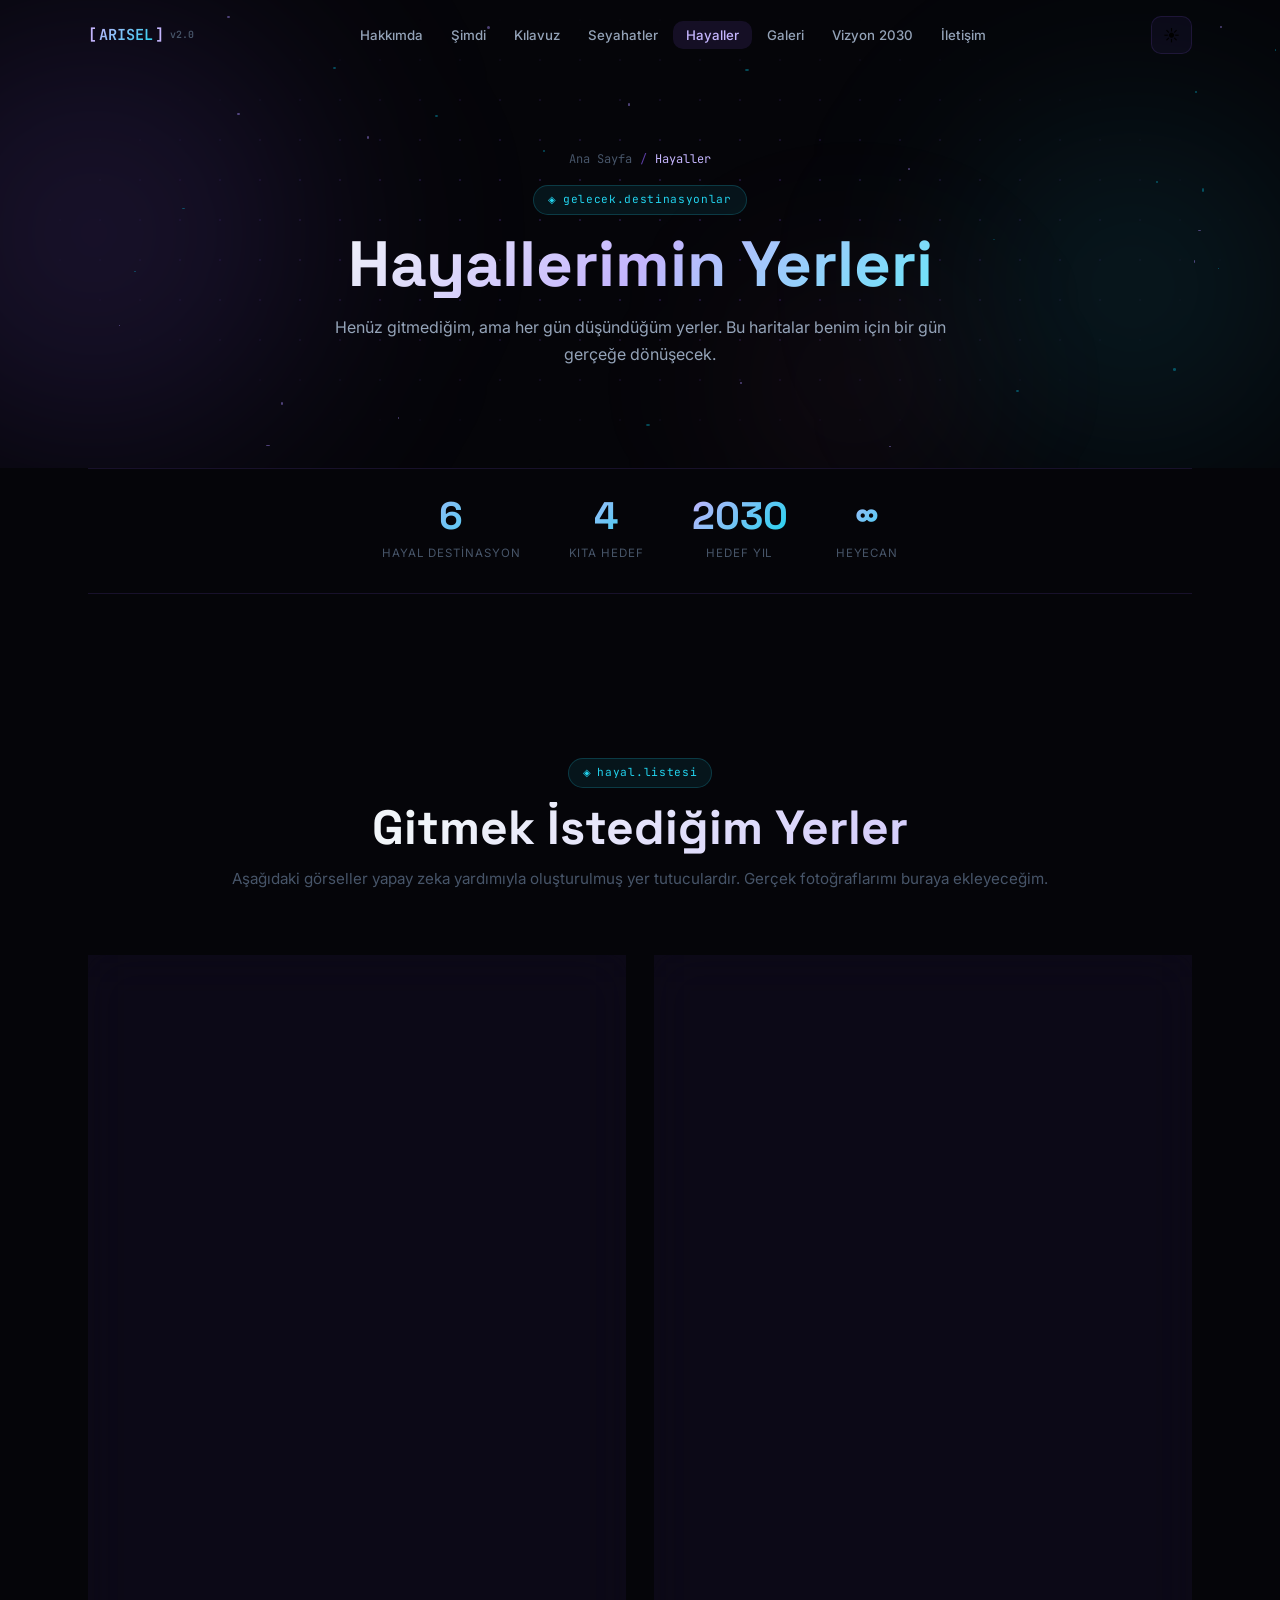
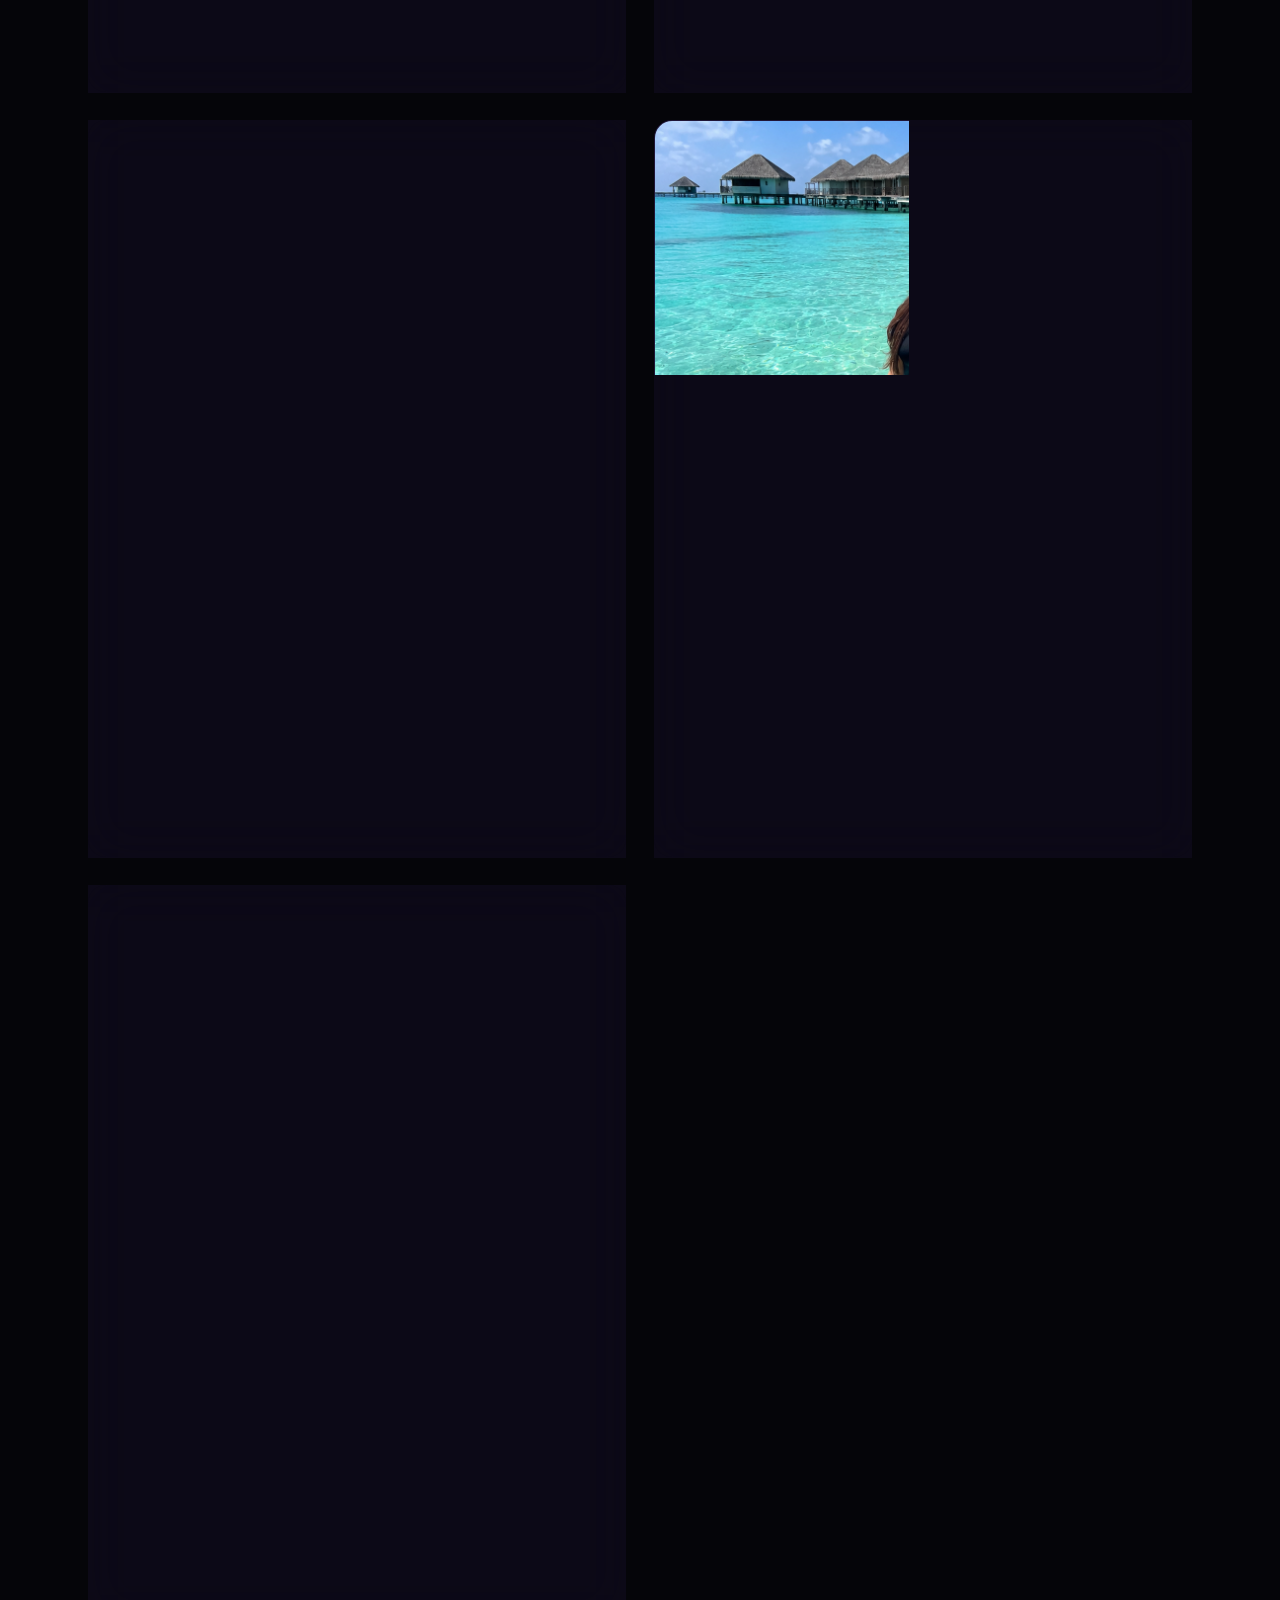
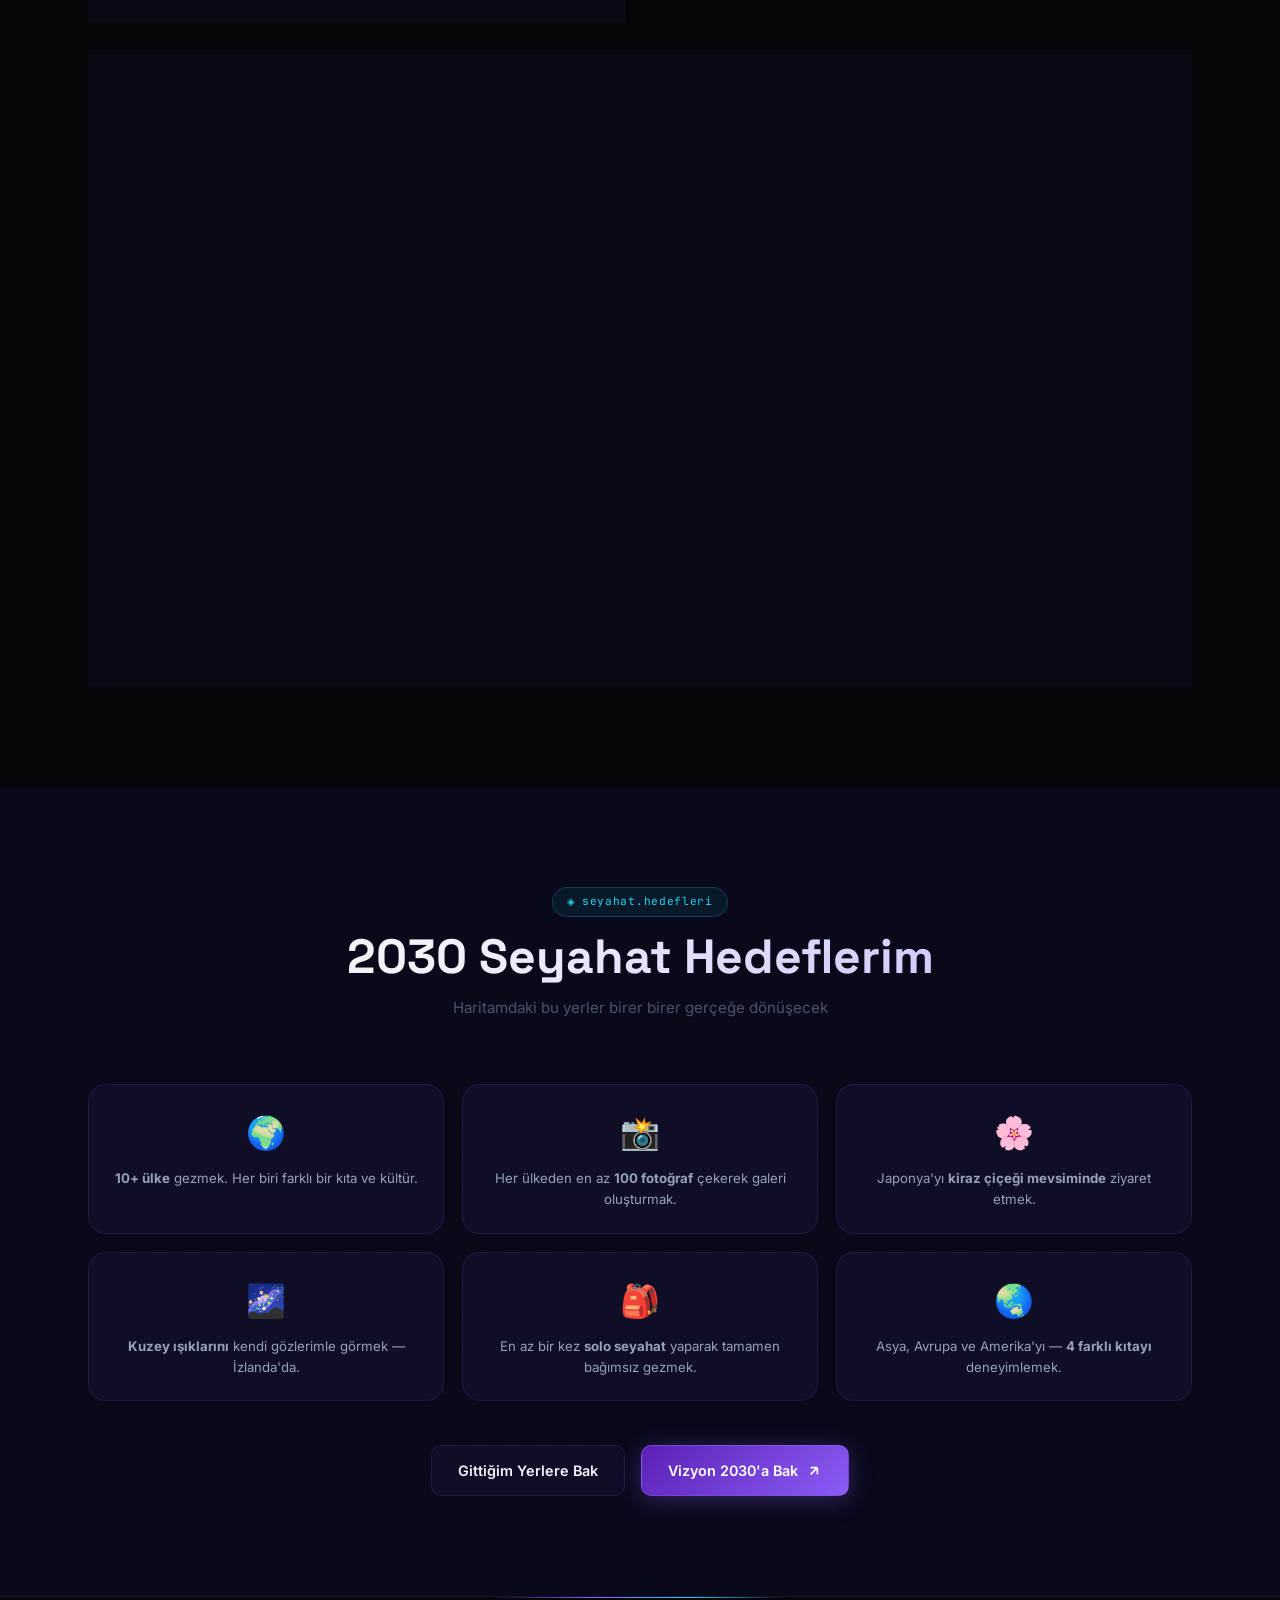
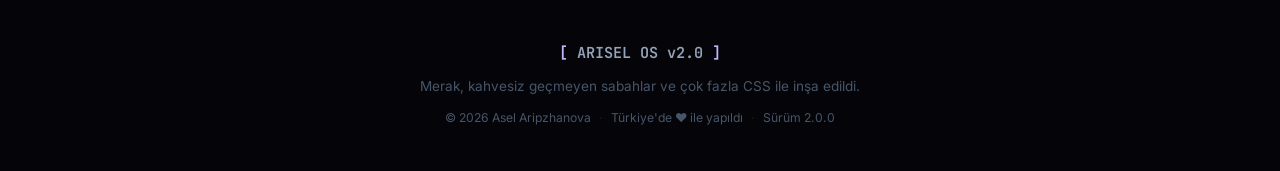
==== commit b9b592fc: "Final version" ====
--- a/dreams.html
+++ b/dreams.html
@@ -23,6 +23,7 @@
             <ul class="nav-links" id="navLinks">
                 <li><a href="index.html#about">Hakkımda</a></li>
                 <li><a href="index.html#now">Şimdi</a></li>
+                <li><a href="index.html#manual">Kılavuz</a></li>
                 <li><a href="travels.html">Seyahatler</a></li>
                 <li><a href="dreams.html">Hayaller</a></li>
                 <li><a href="gallery.html">Galeri</a></li>
@@ -30,7 +31,7 @@
                 <li><a href="index.html#contact">İletişim</a></li>
             </ul>
             <div class="nav-controls">
-                <button class="theme-toggle" id="themeToggle" aria-label="Tema değiştir">
+                <button class="theme-toggle" id="themeToggle" aria-label="Karanlık/aydınlık modu değiştir">
                     <span class="theme-icon">☀️</span>
                 </button>
                 <button class="hamburger" id="hamburger" aria-label="Menüyü aç/kapat">
@@ -68,11 +69,11 @@
     <div class="container">
         <div class="quick-stats reveal">
             <div class="quick-stat">
-                <span class="qs-number">5</span>
+                <span class="qs-number">6</span>
                 <span class="qs-label">Hayal Destinasyon</span>
             </div>
             <div class="quick-stat">
-                <span class="qs-number">3</span>
+                <span class="qs-number">4</span>
                 <span class="qs-label">Kıta Hedef</span>
             </div>
             <div class="quick-stat">
@@ -102,14 +103,7 @@
 
                 <!-- JAPONYA -->
                 <div class="dream-card glass-card reveal">
-                    <div class="dream-image" style="--c1:#8b1a4a;--c2:#3d0720;">
-                        <span class="dream-img-bg">🌸</span>
-                        <div class="dream-img-center">
-                            <span class="dream-main-em">⛩️</span>
-                            <span class="dream-flag-em">🇯🇵</span>
-                            <span class="dream-ph-label">📷 Fotoğraf eklenecek</span>
-                        </div>
-                    </div>
+                    <div class="dream-image" style="background-image:url('imgs/japonya.png');background-size:cover;background-position:center;"></div>
                     <div class="dream-body">
                         <div class="dream-head">
                             <span class="dream-country-name">Japonya</span>
@@ -136,52 +130,38 @@
                     </div>
                 </div>
 
-                <!-- NORVEÇ -->
-                <div class="dream-card glass-card reveal">
-                    <div class="dream-image" style="--c1:#0d2a5c;--c2:#071536;">
-                        <span class="dream-img-bg">🌊</span>
-                        <div class="dream-img-center">
-                            <span class="dream-main-em">🏔️</span>
-                            <span class="dream-flag-em">🇳🇴</span>
-                            <span class="dream-ph-label">📷 Fotoğraf eklenecek</span>
-                        </div>
-                    </div>
-                    <div class="dream-body">
-                        <div class="dream-head">
-                            <span class="dream-country-name">Norveç</span>
+                <!-- ABD -->
+                <div class="dream-card glass-card reveal">
+                    <div class="dream-image" style="background-image:url('imgs/usa.png');background-size:cover;background-position:center;"></div>
+                    <div class="dream-body">
+                        <div class="dream-head">
+                            <span class="dream-country-name">Amerika Birleşik Devletleri</span>
                             <span class="dream-rank">#2 Hayal</span>
                         </div>
                         <div class="dream-loc">
                             <svg width="12" height="12" viewBox="0 0 24 24" fill="none" stroke="currentColor" stroke-width="2"><path d="M21 10c0 7-9 13-9 13s-9-6-9-13a9 9 0 0118 0z"/><circle cx="12" cy="10" r="3"/></svg>
-                            Oslo · Bergen · Tromsø · Lofoten
-                        </div>
-                        <p class="dream-desc">
-                            Norveç fiyortları, dünyanın en dramatik doğa manzaralarından. Ama en büyük hayalim Tromsø'de kuzey ışıklarını (Aurora Borealis) görmek — karanlık bir gökyüzünde dans eden renkler.
-                        </p>
-                        <div class="dream-why-block">
-                            <div class="dream-why-label">✦ Neden gitmek istiyorum?</div>
-                            <div class="dream-why-text">Kuzey ışıklarını görmek hayat listemizdeki en üst sırada. Fotoğrafçılık için Norveç manzaraları inanılmaz fırsatlar sunuyor. Ayrıca Norveç'in teknoloji ve sürdürülebilirlik alanındaki liderliği de ilgimi çekiyor.</div>
-                        </div>
-                        <div class="dream-tags">
-                            <span class="dream-tag">🌌 Aurora Borealis</span>
-                            <span class="dream-tag">⛵ Fiyortlar</span>
-                            <span class="dream-tag">❄️ Kış</span>
-                            <span class="dream-tag">🐟 Lofoten</span>
-                            <span class="dream-tag">🌅 Kutup Günü</span>
+                            New York · San Francisco · Silicon Valley · Los Angeles
+                        </div>
+                        <p class="dream-desc">
+                            ABD benim için teknoloji ve fırsatların kalbi. Silicon Valley'nin ruhunu solumak, New York'un enerjisini hissetmek ve Amerikan teknoloji kültürünü yakından deneyimlemek istiyorum.
+                        </p>
+                        <div class="dream-why-block">
+                            <div class="dream-why-label">✦ Neden gitmek istiyorum?</div>
+                            <div class="dream-why-text">Full Stack + AI hedeflerimi düşününce ABD, kariyer açısından çok önemli bir yer. Google, Apple, OpenAI gibi şirketlerin bulunduğu Silicon Valley'yi görmek, o üretkenlik kültürünü hissetmek istiyorum. New York'un çeşitliliği ise ayrı bir ilham.</div>
+                        </div>
+                        <div class="dream-tags">
+                            <span class="dream-tag">💻 Silicon Valley</span>
+                            <span class="dream-tag">🗽 New York</span>
+                            <span class="dream-tag">🌉 Golden Gate</span>
+                            <span class="dream-tag">🎬 Hollywood</span>
+                            <span class="dream-tag">🚀 NASA</span>
                         </div>
                     </div>
                 </div>
 
                 <!-- İZLANDA -->
                 <div class="dream-card glass-card reveal">
-                    <div class="dream-image" style="--c1:#073a3a;--c2:#031c1c;">
-                        <span class="dream-img-bg">🌋</span>
-                        <div class="dream-img-center">
-                            <span class="dream-main-em">❄️</span>
-                            <span class="dream-flag-em">🇮🇸</span>
-                            <span class="dream-ph-label">📷 Fotoğraf eklenecek</span>
-                        </div>
-                    </div>
+                    <div class="dream-image" style="background-image:url('imgs/island.png');background-size:cover;background-position:center;"></div>
                     <div class="dream-body">
                         <div class="dream-head">
                             <span class="dream-country-name">İzlanda</span>
@@ -208,75 +188,92 @@
                     </div>
                 </div>
 
-                <!-- YENİ ZELANDA -->
-                <div class="dream-card glass-card reveal">
-                    <div class="dream-image" style="--c1:#0d4a1a;--c2:#072210;">
-                        <span class="dream-img-bg">🦅</span>
-                        <div class="dream-img-center">
-                            <span class="dream-main-em">🏔️</span>
-                            <span class="dream-flag-em">🇳🇿</span>
-                            <span class="dream-ph-label">📷 Fotoğraf eklenecek</span>
-                        </div>
-                    </div>
-                    <div class="dream-body">
-                        <div class="dream-head">
-                            <span class="dream-country-name">Yeni Zelanda</span>
+                <!-- MALDİVLER -->
+                <div class="dream-card glass-card reveal">
+                    <div class="dream-image" style="background-image:url('imgs/maldives.png');background-size:cover;background-position:center;"></div>
+                    <div class="dream-body">
+                        <div class="dream-head">
+                            <span class="dream-country-name">Maldivler</span>
                             <span class="dream-rank">#4 Hayal</span>
                         </div>
                         <div class="dream-loc">
                             <svg width="12" height="12" viewBox="0 0 24 24" fill="none" stroke="currentColor" stroke-width="2"><path d="M21 10c0 7-9 13-9 13s-9-6-9-13a9 9 0 0118 0z"/><circle cx="12" cy="10" r="3"/></svg>
-                            Auckland · Queenstown · Hobbiton · Milford Sound
-                        </div>
-                        <p class="dream-desc">
-                            Yeni Zelanda, dünyanın en uzak ve en doğal köşelerinden. Maori kültürü, Hobbiton, fiyortlar ve hızlı macera sporları — bu ada her türlü meraklıya bir şeyler sunuyor.
-                        </p>
-                        <div class="dream-why-block">
-                            <div class="dream-why-label">✦ Neden gitmek istiyorum?</div>
-                            <div class="dream-why-text">Yeni Zelanda, Yüzüklerin Efendisi hayranları için ayrı bir anlam taşıyor. Ama bunun ötesinde, Maori kültürü ve bu ülkenin çevre politikaları beni derinden ilgilendiriyor. En "uzak" hissettiren yer olmak istiyor olmasını hep merak ettim.</div>
-                        </div>
-                        <div class="dream-tags">
-                            <span class="dream-tag">🧙 Hobbiton</span>
-                            <span class="dream-tag">🎿 Macera</span>
-                            <span class="dream-tag">🌿 Doğa</span>
-                            <span class="dream-tag">🦜 Maori Kültürü</span>
-                            <span class="dream-tag">⛵ Fiyortlar</span>
-                        </div>
-                    </div>
-                </div>
-
-                <!-- İSVİÇRE (daha kapsamlı keşif) — Geniş kart -->
+                            Malé · Baa Atoll · Maafushi · Su Üstü Villalar
+                        </div>
+                        <p class="dream-desc">
+                            Turkuaz su, beyaz kum ve sessizlik. Maldivler benim için dünyanın en sakin köşesi. Hayatımda en az bir kez böyle bir yerde vakit geçirmek, her şeyden uzaklaşmak istiyorum.
+                        </p>
+                        <div class="dream-why-block">
+                            <div class="dream-why-label">✦ Neden gitmek istiyorum?</div>
+                            <div class="dream-why-text">Sürekli öğrenen ve gelişmeye çalışan bir insan olarak zihnin tamamen sıfırlanacağı bir yer lazım. Maldivler, dünyanın en güzel doğal manzaralarından birine sahip — hem fotoğrafçılık hem de dinlenme için mükemmel.</div>
+                        </div>
+                        <div class="dream-tags">
+                            <span class="dream-tag">🏝️ Su Üstü Villa</span>
+                            <span class="dream-tag">🤿 Dalış</span>
+                            <span class="dream-tag">🐠 Mercan Resifleri</span>
+                            <span class="dream-tag">🌅 Gün Batımı</span>
+                            <span class="dream-tag">🦈 Köpekbalığı</span>
+                        </div>
+                    </div>
+                </div>
+
+                <!-- ÇİN -->
+                <div class="dream-card glass-card reveal">
+                    <div class="dream-image" style="background-image:url('imgs/china.png');background-size:cover;background-position:center;"></div>
+                    <div class="dream-body">
+                        <div class="dream-head">
+                            <span class="dream-country-name">Çin</span>
+                            <span class="dream-rank">#5 Hayal</span>
+                        </div>
+                        <div class="dream-loc">
+                            <svg width="12" height="12" viewBox="0 0 24 24" fill="none" stroke="currentColor" stroke-width="2"><path d="M21 10c0 7-9 13-9 13s-9-6-9-13a9 9 0 0118 0z"/><circle cx="12" cy="10" r="3"/></svg>
+                            Pekin · Şanghay · Çin Seddi · Xi'an
+                        </div>
+                        <p class="dream-desc">
+                            Binlerce yıllık tarih ve dünyanın en hızlı gelişen teknoloji ekosistemleri aynı ülkede. Çin Seddi'nde yürümek, Şanghay'ın fütüristik silüetini görmek ve bu ülkenin karmaşık, büyüleyici kültürünü keşfetmek istiyorum.
+                        </p>
+                        <div class="dream-why-block">
+                            <div class="dream-why-label">✦ Neden gitmek istiyorum?</div>
+                            <div class="dream-why-text">Çin'in teknoloji ve yapay zeka alanındaki yükselişi beni çok meşgul ediyor. Alibaba, Baidu, Tencent gibi devlerin doğduğu ülkeyi görmek istiyorum. Bunun yanı sıra Çin kültürü ve tarihi insanlık tarihinin en büyüleyici bölümlerinden biri.</div>
+                        </div>
+                        <div class="dream-tags">
+                            <span class="dream-tag">🧱 Çin Seddi</span>
+                            <span class="dream-tag">🏙️ Şanghay</span>
+                            <span class="dream-tag">🐼 Panda</span>
+                            <span class="dream-tag">🍜 Gerçek Çin Mutfağı</span>
+                            <span class="dream-tag">🤖 Teknoloji</span>
+                        </div>
+                    </div>
+                </div>
+
+                <!-- İSVİÇRE -->
                 <div class="dream-card glass-card reveal" style="grid-column:span 2;">
-                    <div class="dream-image" style="--c1:#1a3d7a;--c2:#0d1f3d; max-height:280px;">
-                        <span class="dream-img-bg">⛰️</span>
-                        <div class="dream-img-center">
-                            <span class="dream-main-em">🏔️</span>
-                            <span class="dream-flag-em">🇨🇭</span>
-                            <span class="dream-ph-label">📷 Fotoğraf eklenecek · Zermatt / Interlaken</span>
-                        </div>
-                    </div>
-                    <div class="dream-body">
-                        <div class="dream-head">
-                            <span class="dream-country-name">İsviçre — Daha Derin Keşif</span>
-                            <span class="dream-rank">#5 Hayal</span>
+                    <div class="dream-image" style="padding:0; overflow:hidden;">
+                        <img src="imgs/isvicre.png" style="width:100%; height:auto; display:block;">
+                    </div>
+                    <div class="dream-body">
+                        <div class="dream-head">
+                            <span class="dream-country-name">İsviçre</span>
+                            <span class="dream-rank">#6 Hayal</span>
                         </div>
                         <div class="dream-loc">
                             <svg width="12" height="12" viewBox="0 0 24 24" fill="none" stroke="currentColor" stroke-width="2"><path d="M21 10c0 7-9 13-9 13s-9-6-9-13a9 9 0 0118 0z"/><circle cx="12" cy="10" r="3"/></svg>
                             Zermatt · Interlaken · Bern · Lucerne · Matterhorn
                         </div>
                         <p class="dream-desc">
-                            İsviçre'ye kısa bir dokunuş yaptım ama asıl görmek istediğim yerler hâlâ listede. Zermatt'tan Matterhorn'a bakmak, Interlaken'de ekstrem sporlar denemek ve Alp köylerinde kaybolmak istiyorum. Bu sefer daha uzun, daha derin, daha gerçek.
+                            İsviçre'ye kısa bir dokunuş yaptım ama asıl görmek istediğim yerler hâlâ listede. Zermatt'tan Matterhorn'a bakmak, Interlaken'de ekstrem sporlar denemek ve Alp köylerinde kaybolmak istiyorum.
                         </p>
                         <div class="dream-why-block">
                             <div class="dream-why-label">✦ Neden tekrar gitmek istiyorum?</div>
-                            <div class="dream-why-text">İlk ziyaretimde şehirleri gördüm, ama İsviçre'nin asıl ruhu dağlarda. Matterhorn'un önünde durmak, tren yolculuğuyla dağları aşmak ve küçük Alpine köylerinde vakit geçirmek benim için hâlâ gerçekleşmemiş bir hayal.</div>
+                            <div class="dream-why-text">İlk ziyaretimde şehirleri gördüm, ama İsviçre'nin asıl ruhu dağlarda. Matterhorn'un önünde durmak, Alpine tren yolculuğuyla dağları aşmak ve küçük köylerde vakit geçirmek hâlâ gerçekleşmemiş bir hayal.</div>
                         </div>
                         <div class="dream-tags">
                             <span class="dream-tag">⛰️ Matterhorn</span>
                             <span class="dream-tag">🚂 Alpine Tren</span>
-                            <span class="dream-tag">🪂 Extrem Spor</span>
+                            <span class="dream-tag">🪂 Ekstrem Spor</span>
                             <span class="dream-tag">🏡 Alpine Köyler</span>
                             <span class="dream-tag">⛷️ Kayak</span>
-                            <span class="dream-tag">🍫 Çikolata Fabrikası</span>
+                            <span class="dream-tag">🍫 Çikolata</span>
                         </div>
                     </div>
                 </div>
@@ -308,7 +305,7 @@
                 </div>
                 <div class="tg-item reveal">
                     <span class="tg-emoji">🌌</span>
-                    <p class="tg-text"><strong>Kuzey ışıklarını</strong> kendi gözlerimle görmek — Norveç veya İzlanda'da.</p>
+                    <p class="tg-text"><strong>Kuzey ışıklarını</strong> kendi gözlerimle görmek — İzlanda'da.</p>
                 </div>
                 <div class="tg-item reveal">
                     <span class="tg-emoji">🎒</span>
@@ -316,7 +313,7 @@
                 </div>
                 <div class="tg-item reveal">
                     <span class="tg-emoji">🌏</span>
-                    <p class="tg-text">Asya, Avrupa ve Okyanusya'yı — <strong>3 farklı kıtayı</strong> deneyimlemek.</p>
+                    <p class="tg-text">Asya, Avrupa ve Amerika'yı — <strong>4 farklı kıtayı</strong> deneyimlemek.</p>
                 </div>
             </div>
             <div style="text-align:center; margin-top:44px;">
--- a/style.css
+++ b/style.css
@@ -53,6 +53,9 @@
 
     /* Navbar */
     --nav: 70px;
+
+    /* Sidebar (devre dışı) */
+    --sidebar-w: 0px;
 
     /* Geçişler */
     --ease: cubic-bezier(0.4,0,0.2,1);
@@ -638,58 +641,157 @@
 /* ════════════════════════════
    ŞİMDİ / BENTO GRID
 ════════════════════════════ */
-.now-bento {
+/* Legacy (kept for safety) */
+.now-bento { display:grid; grid-template-columns:1fr; gap:20px; }
+.now-big,.now-wide,.now-card { display:none; }
+
+/* ── Now Bento v2 ── */
+.now-bento-v2 {
     display:grid;
-    grid-template-columns:1.15fr 1fr;
-    grid-template-rows:auto auto auto;
-    gap:20px;
-}
-.now-big  { grid-row:span 2; }
-.now-wide { grid-column:span 2; }
-
-.now-card {
-    padding:30px;
-    transition:transform var(--t) var(--ease);
+    grid-template-columns:1.4fr 1fr;
+    grid-template-rows:auto auto;
+    gap:22px;
+}
+.np-learn  { grid-row:span 2; }
+.np-goals  { grid-column:span 2; }
+
+.now-panel {
+    padding:28px;
+    transition:transform var(--t) var(--ease), box-shadow var(--t) var(--ease);
     overflow:hidden;
-}
-.now-card::before {
+    position:relative;
+}
+.now-panel::before {
     content:'';
-    position:absolute; top:0; left:0; right:0; height:2px;
-    background:linear-gradient(90deg, var(--violet), var(--cyan), var(--pink));
-    opacity:0; border-radius:var(--r) var(--r) 0 0;
+    position:absolute; top:0; left:0; right:0; height:3px;
+    border-radius:var(--r) var(--r) 0 0;
+    opacity:0.7;
     transition:opacity var(--t) var(--ease);
 }
-.now-card:hover::before { opacity:1; }
-.now-card:hover { transform:translateY(-5px); }
-
-.now-icon { font-size:2.2rem; margin-bottom:14px; display:block; }
-
-.now-card h3 {
+.np-learn::before   { background:linear-gradient(90deg,var(--violet),var(--cyan)); }
+.np-build::before   { background:linear-gradient(90deg,var(--cyan),#10b981); }
+.np-challenges::before { background:linear-gradient(90deg,#f59e0b,var(--pink)); }
+.np-goals::before   { background:linear-gradient(90deg,var(--violet),var(--pink)); }
+.now-panel:hover { transform:translateY(-4px); box-shadow:0 16px 48px rgba(139,92,246,0.12); }
+.now-panel:hover::before { opacity:1; }
+
+.np-header {
+    display:flex; align-items:flex-start; gap:14px;
+    margin-bottom:22px;
+}
+.np-icon { font-size:1.8rem; line-height:1; flex-shrink:0; margin-top:2px; }
+.np-label {
+    font-family:'JetBrains Mono',monospace;
+    font-size:0.6rem; font-weight:700; letter-spacing:0.16em;
+    text-transform:uppercase; color:var(--violet-l); opacity:0.75;
+    margin-bottom:4px; display:block;
+}
+.np-title {
     font-family:'Space Grotesk',sans-serif;
-    font-size:1rem; font-weight:700; margin-bottom:16px;
-    display:flex; align-items:center; gap:8px;
-}
-.now-card h3::after {
-    content:'';
-    flex:1; height:1px;
-    background:linear-gradient(to right, var(--border), transparent);
-}
-
-.now-list { display:flex; flex-direction:column; gap:10px; }
-.now-list li {
-    color:var(--txt2); font-size:0.875rem;
-    padding-left:18px; position:relative;
-    transition:color var(--t) var(--ease);
-}
-.now-list li::before {
-    content:'▸'; position:absolute; left:0;
-    color:var(--violet-l); transition:transform var(--t) var(--ease);
-}
-.now-list li:hover { color:var(--txt); }
-.now-list li:hover::before { transform:translateX(3px); }
-
-/* Big kart için daha büyük liste */
-.now-big .now-list li { font-size:0.92rem; gap:12px; }
+    font-size:1.05rem; font-weight:700; color:var(--txt);
+    margin:0;
+}
+.np-live {
+    margin-left:auto; flex-shrink:0;
+    display:flex; align-items:center; gap:6px;
+    font-family:'JetBrains Mono',monospace;
+    font-size:0.68rem; color:#28c840; font-weight:600;
+    background:rgba(40,200,64,0.1); border:1px solid rgba(40,200,64,0.25);
+    padding:4px 10px; border-radius:20px;
+}
+.live-pulse {
+    width:7px; height:7px; border-radius:50%;
+    background:#28c840;
+    box-shadow:0 0 0 0 rgba(40,200,64,0.4);
+    animation:live-ring 1.6s ease-out infinite;
+}
+@keyframes live-ring {
+    0%   { box-shadow:0 0 0 0 rgba(40,200,64,0.5); }
+    70%  { box-shadow:0 0 0 7px rgba(40,200,64,0); }
+    100% { box-shadow:0 0 0 0 rgba(40,200,64,0); }
+}
+
+/* Skill bars */
+.np-skills { display:flex; flex-direction:column; gap:14px; }
+.sk-row { display:flex; flex-direction:column; gap:5px; }
+.sk-meta { display:flex; justify-content:space-between; align-items:center; }
+.sk-name { font-size:0.82rem; color:var(--txt2); font-weight:500; }
+.sk-pct  { font-family:'JetBrains Mono',monospace; font-size:0.72rem; color:var(--violet-l); font-weight:700; }
+.sk-pct.sk-soon { color:#f59e0b; font-size:0.68rem; }
+.sk-bar  {
+    height:6px; border-radius:10px;
+    background:rgba(255,255,255,0.06);
+    overflow:visible; position:relative;
+}
+.sk-fill {
+    height:100%; border-radius:10px;
+    transition:width 1.2s cubic-bezier(0.4,0,0.2,1);
+}
+
+/* Projects */
+.np-projects { display:flex; flex-direction:column; gap:12px; }
+.proj-item {
+    display:flex; align-items:center; gap:12px;
+    padding:10px 14px;
+    background:rgba(255,255,255,0.03);
+    border:1px solid rgba(255,255,255,0.06);
+    border-radius:10px;
+    transition:background var(--t) var(--ease), border-color var(--t) var(--ease);
+}
+.proj-item:hover { background:rgba(139,92,246,0.07); border-color:rgba(139,92,246,0.2); }
+.proj-dot { width:8px; height:8px; border-radius:50%; flex-shrink:0; }
+.proj-info { display:flex; justify-content:space-between; align-items:center; width:100%; gap:8px; }
+.proj-name { font-size:0.82rem; color:var(--txt2); }
+.proj-badge {
+    font-family:'JetBrains Mono',monospace; font-size:0.65rem;
+    font-weight:700; padding:2px 8px; border-radius:20px; white-space:nowrap; flex-shrink:0;
+}
+.proj-badge.live { color:#28c840; background:rgba(40,200,64,0.1); border:1px solid rgba(40,200,64,0.25); }
+.proj-badge.wip  { color:var(--violet-l); background:rgba(139,92,246,0.1); border:1px solid rgba(139,92,246,0.2); }
+.proj-badge.plan { color:#f59e0b; background:rgba(245,158,11,0.1); border:1px solid rgba(245,158,11,0.2); }
+
+/* Challenges */
+.np-challenges-list { display:flex; flex-direction:column; gap:10px; }
+.ch-item {
+    display:flex; align-items:center; gap:12px;
+    padding:10px 14px;
+    background:rgba(255,255,255,0.03);
+    border:1px solid rgba(255,255,255,0.06);
+    border-radius:10px;
+}
+.ch-icon { font-size:1.1rem; flex-shrink:0; }
+.ch-body { display:flex; justify-content:space-between; align-items:center; width:100%; gap:8px; }
+.ch-text { font-size:0.82rem; color:var(--txt2); }
+.ch-lvl {
+    font-family:'JetBrains Mono',monospace; font-size:0.65rem;
+    font-weight:700; padding:2px 8px; border-radius:20px; white-space:nowrap; flex-shrink:0;
+}
+.ch-lvl.hard { color:#ef4444; background:rgba(239,68,68,0.1); border:1px solid rgba(239,68,68,0.2); }
+.ch-lvl.mid  { color:#f59e0b; background:rgba(245,158,11,0.1); border:1px solid rgba(245,158,11,0.2); }
+.ch-lvl.easy { color:#28c840; background:rgba(40,200,64,0.1); border:1px solid rgba(40,200,64,0.2); }
+
+/* Goals */
+.np-goals-list {
+    display:grid; grid-template-columns:repeat(3,1fr); gap:10px;
+}
+.goal-item {
+    display:flex; align-items:flex-start; gap:10px;
+    padding:12px 14px;
+    background:rgba(255,255,255,0.03);
+    border:1px solid rgba(255,255,255,0.06);
+    border-radius:10px;
+    transition:background var(--t) var(--ease);
+}
+.goal-item:hover { background:rgba(139,92,246,0.07); }
+.goal-check {
+    font-size:0.85rem; font-weight:700; flex-shrink:0;
+    font-family:'JetBrains Mono',monospace;
+}
+.goal-check.done { color:#28c840; }
+.goal-check.wip  { color:#f59e0b; }
+.goal-check.todo { color:var(--txt3); }
+.goal-text { font-size:0.8rem; color:var(--txt2); line-height:1.5; }
+.goal-text.done-text { color:var(--txt3); text-decoration:line-through; opacity:0.6; }
 
 /* ════════════════════════════
    DİL MODÜLLERİ
@@ -1099,9 +1201,10 @@
     .about-grid        { grid-template-columns:1fr; }
     .about-stats       { grid-template-columns:repeat(4,1fr); }
     .travel-grid-wide  { grid-template-columns:repeat(4,1fr); }
-    .now-bento         { grid-template-columns:1fr; }
-    .now-big           { grid-row:span 1; }
-    .now-wide          { grid-column:span 1; }
+    .now-bento-v2      { grid-template-columns:1fr; }
+    .np-learn          { grid-row:span 1; }
+    .np-goals          { grid-column:span 1; }
+    .np-goals-list     { grid-template-columns:1fr 1fr; }
     .contact-links     { grid-template-columns:1fr 1fr; }
 }
 
@@ -1478,6 +1581,233 @@
     .dream-image          { height:240px; }
 }
 
+/* ═══════════════════════════════════════════════════
+   SIDEBAR LAYOUT
+═══════════════════════════════════════════════════ */
+
+.sidebar {
+    position:fixed; left:0; top:0; bottom:0;
+    width:var(--sidebar-w);
+    background:var(--bg2);
+    border-right:1px solid var(--border);
+    display:flex; flex-direction:column;
+    z-index:200; overflow-y:auto; overflow-x:hidden;
+    transition:transform var(--t) var(--ease);
+    scrollbar-width:none;
+}
+.sidebar::-webkit-scrollbar { display:none; }
+[data-theme="light"] .sidebar { background:rgba(234,234,251,0.97); }
+
+.sidebar-top {
+    padding:22px 16px 16px;
+    border-bottom:1px solid var(--border);
+    flex-shrink:0;
+}
+.sidebar-logo {
+    display:flex; align-items:center; gap:3px; flex-wrap:wrap;
+    font-family:'JetBrains Mono',monospace; font-size:0.85rem; font-weight:600;
+    text-decoration:none; color:var(--txt); margin-bottom:10px;
+    line-height:1.3;
+}
+.sidebar-logo .logo-version {
+    color:var(--cyan-l); font-size:0.72rem; margin-left:2px;
+}
+.sidebar-status {
+    display:flex; align-items:center; gap:6px;
+    font-size:0.71rem; color:var(--green); font-weight:500;
+}
+.sidebar-status .status-dot {
+    width:7px; height:7px; border-radius:50%;
+    background:var(--green); box-shadow:0 0 8px rgba(52,211,153,0.6);
+    animation:dotPulse 2s ease-in-out infinite;
+    flex-shrink:0;
+}
+
+.sidebar-nav {
+    flex:1; display:flex; flex-direction:column; gap:1px;
+    padding:12px 8px;
+    overflow-y:auto; scrollbar-width:none;
+}
+.sidebar-nav::-webkit-scrollbar { display:none; }
+.sidebar-nav a {
+    display:flex; align-items:center; gap:9px;
+    padding:8px 10px; border-radius:var(--r-sm);
+    color:var(--txt2); font-size:0.82rem; font-weight:500;
+    text-decoration:none; transition:all var(--t) var(--ease);
+    white-space:nowrap; overflow:hidden;
+}
+.sidebar-nav a:hover { background:var(--surface-h); color:var(--txt); }
+.sidebar-nav a.active,
+.sidebar-nav a.page-active {
+    color:var(--violet-l); background:var(--surface-h);
+}
+[data-theme="light"] .sidebar-nav a.active,
+[data-theme="light"] .sidebar-nav a.page-active {
+    color:var(--violet-d);
+}
+.nav-icon { font-size:0.95rem; width:18px; text-align:center; flex-shrink:0; }
+.nav-divider { height:1px; background:var(--border); margin:6px 10px; flex-shrink:0; }
+
+.sidebar-terminal {
+    margin:8px 10px; flex-shrink:0;
+    background:var(--bg);
+    border:1px solid var(--border);
+    border-radius:var(--r-sm);
+    padding:12px 13px;
+    font-family:'JetBrains Mono',monospace; font-size:0.68rem;
+}
+[data-theme="light"] .sidebar-terminal { background:var(--bg3); }
+.st-prompt { color:var(--cyan); margin-bottom:4px; }
+.st-text { color:var(--green); line-height:1.8; opacity:0.9; }
+
+.sidebar-footer {
+    padding:12px 14px; border-top:1px solid var(--border); flex-shrink:0;
+    display:flex; align-items:center; justify-content:space-between; gap:8px;
+}
+.sidebar-version {
+    font-family:'JetBrains Mono',monospace; font-size:0.63rem; color:var(--txt3);
+}
+.sidebar-footer .theme-toggle {
+    padding:6px 9px; font-size:0.9rem;
+}
+
+/* Sidebar toggle düğmesi (mobil) */
+.sidebar-toggle {
+    display:none; position:fixed;
+    top:14px; left:14px; z-index:300;
+    background:var(--bg2); border:1px solid var(--border);
+    border-radius:var(--r-sm); width:40px; height:40px;
+    font-size:1.1rem; cursor:pointer;
+    align-items:center; justify-content:center;
+    box-shadow:var(--shadow-card);
+    transition:all var(--t) var(--ease); color:var(--txt);
+}
+.sidebar-toggle:hover { border-color:var(--violet); }
+
+.sidebar-overlay {
+    display:none; position:fixed; inset:0; z-index:150;
+    background:rgba(0,0,0,0.55); backdrop-filter:blur(2px);
+}
+.sidebar-overlay.active { display:block; }
+
+/* Ana içerik bölgesi — sidebar offseti */
+.main-content { margin-left:var(--sidebar-w); min-height:100vh; }
+
+/* page-hero — sidebar layout için üst padding ayarı */
+.main-content .page-hero {
+    padding:80px 0 70px;
+}
+
+/* ═══════════════════════════════════════════════════
+   YATAY TİMELİNE
+═══════════════════════════════════════════════════ */
+
+.timeline-h {
+    position:relative;
+    overflow:hidden;
+    margin:0 -28px;
+    padding:0 28px;
+}
+.timeline-h-scroll {
+    display:flex;
+    overflow-x:auto; padding:36px 4px 20px;
+    scroll-snap-type:x mandatory;
+    -webkit-overflow-scrolling:touch;
+    scrollbar-width:thin;
+    scrollbar-color:var(--violet) transparent;
+    gap:0;
+}
+.timeline-h-scroll::-webkit-scrollbar { height:3px; }
+.timeline-h-scroll::-webkit-scrollbar-thumb { background:var(--violet); border-radius:2px; }
+.timeline-h-scroll::-webkit-scrollbar-track { background:transparent; }
+
+.th-card {
+    flex-shrink:0; width:228px;
+    position:relative; padding:0 16px 0 0;
+    scroll-snap-align:start;
+}
+.th-track-line {
+    position:absolute; top:20px; left:0; right:0; height:2px;
+    background:linear-gradient(to right, var(--violet), var(--cyan));
+    opacity:0.6;
+}
+.th-card:first-child .th-track-line { left:50%; }
+.th-card:last-child  .th-track-line { right:50%; }
+
+.th-dot-wrap {
+    position:absolute; top:12px; left:50%;
+    transform:translateX(-50%);
+    width:18px; height:18px; z-index:2;
+}
+.th-dot {
+    width:12px; height:12px; border-radius:50%;
+    background:var(--violet); border:2px solid var(--bg2);
+    box-shadow:0 0 14px var(--violet-g);
+    position:absolute; top:3px; left:3px;
+    transition:all var(--t) var(--ease);
+}
+.th-dot.dot-current  { background:var(--green); box-shadow:0 0 14px rgba(52,211,153,0.5); }
+.th-dot.dot-future   { background:var(--cyan);  box-shadow:0 0 12px var(--cyan-g); }
+.th-dot-ring {
+    position:absolute; inset:-4px; border-radius:50%;
+    border:1px solid var(--violet); opacity:0.4;
+    animation:nodeRing 3.5s ease-in-out infinite;
+}
+
+.th-body {
+    margin-top:44px;
+    background:var(--surface); backdrop-filter:blur(20px);
+    border:1px solid var(--border); border-radius:var(--r);
+    padding:16px 18px;
+    transition:all var(--t) var(--ease);
+    margin-right:0;
+}
+.th-body:hover {
+    border-color:var(--border-h);
+    box-shadow:var(--shadow-v);
+    transform:translateY(-5px);
+}
+.th-body.th-future { border-style:dashed; opacity:0.75; }
+.th-icon { font-size:1.6rem; display:block; margin-bottom:8px; }
+.th-body h3 { font-size:0.9rem; font-weight:700; margin-bottom:5px; }
+.th-body p { color:var(--txt2); font-size:0.76rem; line-height:1.6; margin-bottom:10px; }
+.th-year {
+    display:inline-block; padding:3px 10px;
+    background:var(--violet-g); border:1px solid var(--violet);
+    border-radius:20px; font-size:0.68rem; font-weight:600;
+    color:var(--violet-l); font-family:'JetBrains Mono',monospace;
+    margin-bottom:6px;
+}
+
+/* Scroll ipucu */
+.timeline-scroll-hint {
+    text-align:right; font-size:0.75rem; color:var(--txt3);
+    margin-top:10px; display:flex; align-items:center; justify-content:flex-end; gap:6px;
+}
+.timeline-scroll-hint span { animation:scrollAnim 1.5s ease-in-out infinite; }
+
+/* ═══════════════════════════════════════════════════
+   SIDEBAR RESPONSIVE
+═══════════════════════════════════════════════════ */
+
+@media (max-width:960px) {
+    :root { --sidebar-w:0px; }
+    .sidebar {
+        width:220px;
+        transform:translateX(-220px);
+    }
+    .sidebar.open { transform:translateX(0); }
+    .main-content { margin-left:0; }
+    .sidebar-toggle { display:flex; }
+    .th-card { width:195px; }
+}
+@media (max-width:480px) {
+    .th-card { width:170px; }
+    .th-body { padding:13px 14px; }
+    .th-body h3 { font-size:0.84rem; }
+    .th-body p { font-size:0.73rem; }
+}
+
 @media (max-width:480px) {
     .gallery-full-grid    { grid-template-columns:1fr; }
     .tech-grid            { grid-template-columns:repeat(2,1fr); }
@@ -1485,3 +1815,429 @@
     .travel-goals-grid    { grid-template-columns:1fr; }
     .quick-stats          { gap:16px; flex-wrap:wrap; }
 }
+
+/* ═══════════════════════════════════════════════════
+   ARİSEL MARKA HİKAYESİ BLOĞU
+═══════════════════════════════════════════════════ */
+.arisel-story {
+    display:flex; align-items:stretch;
+    background:linear-gradient(135deg,rgba(139,92,246,0.06),rgba(34,211,238,0.03));
+    border:1px solid var(--border); border-radius:var(--r);
+    margin-top:24px; overflow:hidden;
+    transition:border-color var(--t) var(--ease);
+}
+.arisel-story:hover { border-color:var(--border-h); }
+.as-bracket {
+    display:flex; align-items:center; justify-content:center;
+    padding:22px 16px;
+    font-family:'JetBrains Mono',monospace; font-size:2rem; font-weight:300;
+    color:var(--violet); opacity:0.5; flex-shrink:0;
+    background:rgba(139,92,246,0.04);
+    border-right:1px solid var(--border);
+    user-select:none;
+}
+.as-bracket:last-child { border-right:none; border-left:1px solid var(--border); }
+.as-content { padding:18px 22px; flex:1; }
+.as-label {
+    font-family:'JetBrains Mono',monospace; font-size:0.65rem; font-weight:700;
+    color:var(--violet-l); letter-spacing:0.18em; text-transform:uppercase;
+    margin-bottom:8px; display:block;
+}
+.as-content p { color:var(--txt2); font-size:0.84rem; line-height:1.75; }
+.as-highlight { color:var(--violet-l); font-weight:700; }
+.as-brand { color:var(--txt); font-weight:800; font-family:'Space Grotesk',sans-serif; letter-spacing:0.05em; }
+.as-parts { display:flex; gap:16px; margin-top:10px; flex-wrap:wrap; }
+.as-part {
+    display:flex; align-items:center; gap:6px;
+    font-family:'JetBrains Mono',monospace; font-size:0.74rem;
+}
+.as-part-key { color:var(--violet-l); font-weight:700; }
+.as-part-eq { color:var(--txt3); }
+.as-part-val { color:var(--txt2); }
+
+/* ═══════════════════════════════════════════════════
+   KULLANIM KILAVUZU — TAM TASARIM
+═══════════════════════════════════════════════════ */
+
+/* Kapak */
+.manual-cover {
+    display:grid; grid-template-columns:1fr 1.1fr;
+    border-radius:var(--r); overflow:hidden;
+    border:1px solid var(--border); margin-bottom:24px;
+    background:var(--surface);
+    backdrop-filter:blur(20px);
+}
+.manual-cover-left {
+    padding:32px 32px;
+    border-right:1px solid var(--border);
+    display:flex; flex-direction:column; gap:20px;
+}
+.manual-cover-right {
+    padding:32px 36px;
+    background:linear-gradient(135deg,rgba(139,92,246,0.08) 0%,rgba(34,211,238,0.05) 100%);
+    display:flex; flex-direction:column; align-items:center; justify-content:center; text-align:center;
+    gap:12px;
+}
+.mc-model {
+    font-family:'JetBrains Mono',monospace; font-size:0.7rem; font-weight:600;
+    color:var(--violet); letter-spacing:0.2em; text-transform:uppercase;
+}
+.mc-warning {
+    background:rgba(251,191,36,0.07); border:1px solid rgba(251,191,36,0.22);
+    border-radius:var(--r-sm); padding:12px 16px;
+    font-size:0.77rem; color:#e8a60d; line-height:1.65;
+}
+.mc-warning strong { color:#fbbf24; display:block; margin-bottom:4px; font-size:0.72rem; letter-spacing:0.1em; }
+.mc-barcode {
+    display:flex; flex-direction:column; gap:4px; margin-top:auto;
+}
+.mc-bars {
+    display:flex; gap:1.5px; height:28px; align-items:flex-end;
+}
+.mc-bars span {
+    background:var(--txt3); width:2px; opacity:0.5;
+    border-radius:1px;
+}
+.mc-bars span:nth-child(3n) { height:100%; opacity:0.7; }
+.mc-bars span:nth-child(2n) { height:65%; }
+.mc-bars span:nth-child(5n) { height:85%; width:3px; }
+.mc-bartext { font-family:'JetBrains Mono',monospace; font-size:0.62rem; color:var(--txt3); letter-spacing:0.08em; }
+.mc-icon { font-size:3.2rem; filter:drop-shadow(0 0 24px rgba(139,92,246,0.4)); }
+.mc-title { font-family:'Space Grotesk',sans-serif; font-size:1.05rem; font-weight:800; letter-spacing:0.12em; }
+.mc-subtitle { color:var(--txt2); font-size:0.82rem; }
+.mc-langs {
+    display:flex; gap:6px; flex-wrap:wrap; justify-content:center; margin-top:4px;
+}
+.mc-lang {
+    font-family:'JetBrains Mono',monospace; font-size:0.65rem; color:var(--txt3);
+    border:1px solid var(--border); border-radius:4px; padding:2px 7px;
+}
+.mc-badge {
+    font-size:0.65rem; font-family:'JetBrains Mono',monospace;
+    background:rgba(52,211,153,0.1); color:var(--green);
+    border:1px solid rgba(52,211,153,0.3); border-radius:20px; padding:3px 10px;
+    letter-spacing:0.1em;
+}
+
+/* Ana kılavuz ızgarası */
+.manual-grid {
+    display:grid; grid-template-columns:1fr 1fr;
+    gap:16px;
+}
+.ms-wide { grid-column:span 2; }
+.ms-full { grid-column:span 2; }
+
+.manual-section {
+    padding:24px 26px;
+}
+.ms-header {
+    display:flex; align-items:center; gap:10px;
+    padding-bottom:14px; margin-bottom:16px;
+    border-bottom:1px solid var(--border);
+}
+.ms-num {
+    font-family:'JetBrains Mono',monospace; font-size:0.62rem; font-weight:700;
+    color:var(--violet); background:rgba(139,92,246,0.1);
+    border:1px solid rgba(139,92,246,0.3); border-radius:4px; padding:2px 7px;
+    flex-shrink:0;
+}
+.ms-icon { font-size:1.15rem; }
+.ms-title { font-family:'Space Grotesk',sans-serif; font-size:0.92rem; font-weight:700; }
+
+/* Kutu içeriği */
+.ms-list { list-style:none; display:flex; flex-direction:column; }
+.ms-list li {
+    display:flex; align-items:baseline; gap:10px;
+    padding:8px 0; border-bottom:1px solid rgba(139,92,246,0.07);
+    font-size:0.81rem; color:var(--txt2); line-height:1.5;
+}
+.ms-list li:last-child { border-bottom:none; }
+.ms-qty {
+    font-family:'JetBrains Mono',monospace; font-size:0.75rem;
+    color:var(--violet-l); font-weight:700; min-width:22px; flex-shrink:0;
+}
+.ms-note { color:var(--txt3); font-size:0.72rem; flex-shrink:0; }
+
+/* Sistem gereksinimleri */
+.ms-specs { display:flex; flex-direction:column; }
+.ms-spec {
+    display:flex; gap:0; align-items:baseline;
+    padding:8px 0; border-bottom:1px solid rgba(139,92,246,0.07);
+    font-size:0.81rem;
+}
+.ms-spec:last-child { border-bottom:none; }
+.ms-label {
+    font-family:'JetBrains Mono',monospace; font-size:0.7rem;
+    color:var(--cyan-l); min-width:95px; flex-shrink:0;
+}
+.ms-val { color:var(--txt2); }
+
+/* Kurulum adımları */
+.ms-steps { list-style:none; display:flex; flex-direction:column; counter-reset:step; }
+.ms-steps li {
+    display:flex; align-items:baseline; gap:12px;
+    padding:8px 0; border-bottom:1px solid rgba(139,92,246,0.07);
+    font-size:0.81rem; color:var(--txt2); counter-increment:step;
+}
+.ms-steps li:last-child { border-bottom:none; }
+.ms-steps li::before {
+    content:counter(step);
+    font-family:'JetBrains Mono',monospace; font-size:0.7rem; font-weight:700;
+    color:var(--txt); background:var(--violet-g); border:1px solid var(--violet);
+    border-radius:50%; width:20px; height:20px; display:flex;
+    align-items:center; justify-content:center; flex-shrink:0; margin-top:1px;
+}
+
+/* Özellikler */
+.ms-features { display:flex; flex-direction:column; gap:6px; }
+.ms-feat {
+    display:flex; align-items:center; gap:10px;
+    padding:7px 10px; border-radius:var(--r-sm); font-size:0.8rem;
+    border:1px solid transparent;
+}
+.ms-feat-icon { font-size:0.9rem; font-weight:800; min-width:16px; text-align:center; font-family:'JetBrains Mono',monospace; }
+.ms-feat.ok   { background:rgba(52,211,153,0.05);  border-color:rgba(52,211,153,0.15);  color:var(--txt2); }
+.ms-feat.ok   .ms-feat-icon { color:var(--green); }
+.ms-feat.beta { background:rgba(34,211,238,0.05);  border-color:rgba(34,211,238,0.15);  color:var(--txt2); }
+.ms-feat.beta .ms-feat-icon { color:var(--cyan); }
+.ms-feat.soon { background:rgba(251,191,36,0.04);  border-color:rgba(251,191,36,0.12);  color:var(--txt3); }
+.ms-feat.soon .ms-feat-icon { color:var(--amber); }
+
+/* Bilinen sorunlar */
+.ms-warnings-grid { display:grid; grid-template-columns:repeat(3,1fr); gap:12px; }
+.ms-warning {
+    background:rgba(251,191,36,0.03); border:1px solid rgba(251,191,36,0.13);
+    border-radius:var(--r-sm); padding:18px 16px;
+    display:flex; flex-direction:column; gap:8px;
+    transition:all var(--t) var(--ease);
+}
+.ms-warning:hover { border-color:rgba(251,191,36,0.35); background:rgba(251,191,36,0.06); }
+.warn-code {
+    font-family:'JetBrains Mono',monospace; font-size:0.62rem; color:var(--amber);
+    letter-spacing:0.12em; font-weight:600;
+}
+.warn-sev {
+    display:inline-block; font-size:0.58rem; font-family:'JetBrains Mono',monospace;
+    padding:2px 8px; border-radius:20px; letter-spacing:0.1em; font-weight:600;
+    width:fit-content;
+}
+.warn-sev.high { background:rgba(239,68,68,0.12); color:#f87171; border:1px solid rgba(239,68,68,0.25); }
+.warn-sev.med  { background:rgba(251,191,36,0.12); color:var(--amber); border:1px solid rgba(251,191,36,0.25); }
+.warn-sev.low  { background:rgba(34,211,238,0.08); color:var(--cyan); border:1px solid rgba(34,211,238,0.2); }
+.warn-title { font-size:0.83rem; font-weight:600; color:var(--txt); }
+.warn-desc { color:var(--txt2); font-size:0.75rem; line-height:1.65; }
+.warn-note { font-family:'JetBrains Mono',monospace; font-size:0.62rem; color:var(--txt3); font-style:italic; }
+
+/* Güncelleme geçmişi */
+.ms-changelog { display:flex; flex-direction:column; }
+.cl-item {
+    display:grid; grid-template-columns:85px 1fr 2fr auto;
+    align-items:center; gap:20px;
+    padding:12px 0; border-bottom:1px solid var(--border);
+    position:relative;
+}
+.cl-item:last-child { border-bottom:none; }
+.cl-ver {
+    font-family:'JetBrains Mono',monospace; font-size:0.78rem; font-weight:700;
+    color:var(--txt3);
+}
+.cl-item.cl-active .cl-ver { color:var(--green); }
+.cl-item.cl-future .cl-ver { color:var(--cyan); opacity:0.7; }
+.cl-date { font-size:0.82rem; font-weight:600; color:var(--txt2); }
+.cl-note { color:var(--txt3); font-size:0.78rem; }
+.cl-item.cl-active .cl-note { color:var(--txt2); }
+.cl-badge {
+    font-size:0.58rem; padding:2px 9px; border-radius:20px;
+    font-family:'JetBrains Mono',monospace; white-space:nowrap;
+    letter-spacing:0.08em; font-weight:600;
+}
+.cl-badge.current { background:rgba(52,211,153,0.12); color:var(--green); border:1px solid rgba(52,211,153,0.3); }
+.cl-badge.soon    { background:rgba(34,211,238,0.1);  color:var(--cyan);  border:1px solid rgba(34,211,238,0.25); }
+
+/* ═══════════════════════════════════════════════════
+   KİTAPLAR
+═══════════════════════════════════════════════════ */
+.books-grid { display:grid; grid-template-columns:repeat(4,1fr); gap:16px; margin-bottom:32px; }
+.book-card {
+    border-radius:var(--r); overflow:hidden;
+    background:var(--surface); backdrop-filter:blur(20px);
+    border:1px solid var(--border);
+    transition:all var(--t) var(--ease);
+    display:flex; flex-direction:column;
+}
+.book-card:hover { transform:translateY(-5px); border-color:var(--border-h); }
+.book-spine {
+    height:5px; width:100%;
+    background:linear-gradient(to right, var(--sc1, var(--violet)), var(--sc2, var(--cyan)));
+}
+.book-body { padding:20px 18px; flex:1; display:flex; flex-direction:column; gap:10px; }
+.book-em { font-size:2rem; }
+.book-card h3 { font-family:'Space Grotesk',sans-serif; font-size:0.9rem; font-weight:700; }
+.book-card p { color:var(--txt2); font-size:0.77rem; line-height:1.65; flex:1; }
+.book-tags { display:flex; flex-wrap:wrap; gap:5px; margin-top:auto; }
+.book-tag {
+    padding:3px 9px; background:rgba(139,92,246,0.07); border:1px solid rgba(139,92,246,0.15);
+    border-radius:20px; font-size:0.67rem; color:var(--txt3);
+}
+.reading-moment {
+    display:flex; align-items:center; justify-content:center; gap:16px;
+    padding:24px 32px;
+    background:var(--surface); border:1px solid var(--border); border-radius:var(--r);
+    text-align:center;
+}
+.rm-quote {
+    font-size:0.95rem; color:var(--txt2); font-style:italic; line-height:1.75;
+    max-width:520px;
+}
+.rm-em { font-size:2.4rem; flex-shrink:0; }
+
+/* ═══════════════════════════════════════════════════
+   KİŞİSEL FELSEFE BANDI
+═══════════════════════════════════════════════════ */
+.philosophy-band {
+    background:linear-gradient(135deg, rgba(139,92,246,0.08) 0%, rgba(34,211,238,0.05) 50%, rgba(244,114,182,0.06) 100%);
+    border:1px solid var(--border); border-radius:var(--r);
+    padding:36px 40px; margin-bottom:0;
+    display:flex; flex-direction:column; gap:24px;
+}
+.pb-tag {
+    font-family:'JetBrains Mono',monospace; font-size:0.7rem; color:var(--violet-l);
+    letter-spacing:0.15em; display:flex; align-items:center; gap:8px;
+}
+.pb-tag::before { content:''; width:24px; height:1px; background:var(--violet); }
+.pb-principles { display:grid; grid-template-columns:repeat(3,1fr); gap:16px; }
+.pb-item {
+    display:flex; flex-direction:column; gap:6px;
+    padding:14px 16px; background:rgba(0,0,0,0.15);
+    border-radius:var(--r-sm); border:1px solid rgba(255,255,255,0.04);
+}
+[data-theme="light"] .pb-item { background:rgba(139,92,246,0.04); border-color:rgba(139,92,246,0.08); }
+.pb-icon { font-size:1.2rem; }
+.pb-text { color:var(--txt2); font-size:0.8rem; line-height:1.65; }
+
+/* ═══════════════════════════════════════════════════
+   BU AY
+═══════════════════════════════════════════════════ */
+.bu-ay-grid {
+    display:grid;
+    grid-template-columns:repeat(3,1fr);
+    gap:20px;
+    margin-bottom:40px;
+}
+.ba-wide { grid-column:span 2; }
+.ba-card {
+    padding:28px 24px;
+    display:flex; flex-direction:column; gap:10px;
+    transition:transform var(--t) var(--ease), box-shadow var(--t) var(--ease);
+}
+.ba-card:hover {
+    transform:translateY(-4px);
+    box-shadow:0 12px 40px rgba(139,92,246,0.15);
+}
+.ba-icon { font-size:2rem; line-height:1; }
+.ba-label {
+    font-family:'JetBrains Mono',monospace;
+    font-size:0.62rem; font-weight:700; letter-spacing:0.16em;
+    text-transform:uppercase; color:var(--violet-l); opacity:0.8;
+}
+.ba-title {
+    font-family:'Space Grotesk',sans-serif;
+    font-size:1.05rem; font-weight:700; color:var(--txt);
+    margin:0;
+}
+.ba-content { color:var(--txt2); font-size:0.84rem; line-height:1.75; margin:0; }
+.ba-tags { display:flex; flex-wrap:wrap; gap:8px; margin-top:4px; }
+.ba-tag {
+    display:inline-flex; align-items:center; gap:5px;
+    padding:5px 12px; border-radius:20px;
+    background:rgba(139,92,246,0.12); border:1px solid rgba(139,92,246,0.2);
+    font-size:0.78rem; color:var(--violet-l); font-weight:500;
+    transition:background var(--t) var(--ease);
+}
+.ba-tag:hover { background:rgba(139,92,246,0.22); }
+
+/* System Status Terminal */
+.status-terminal {
+    background:rgba(0,0,0,0.35);
+    border:1px solid rgba(139,92,246,0.25);
+    border-radius:var(--r);
+    overflow:hidden;
+    backdrop-filter:blur(12px);
+    max-width:680px;
+    margin:0 auto;
+}
+[data-theme="light"] .status-terminal { background:rgba(0,0,0,0.05); }
+.st-header {
+    display:flex; align-items:center; gap:12px;
+    padding:12px 18px;
+    background:rgba(255,255,255,0.04);
+    border-bottom:1px solid rgba(139,92,246,0.15);
+}
+.st-dots { display:flex; gap:7px; }
+.st-dot {
+    width:12px; height:12px; border-radius:50%;
+}
+.st-dot.red    { background:#ff5f57; }
+.st-dot.yellow { background:#febc2e; }
+.st-dot.green  { background:#28c840; }
+.st-title {
+    font-family:'JetBrains Mono',monospace;
+    font-size:0.72rem; color:var(--txt3);
+}
+.st-body { padding:20px 24px; }
+.st-cmd {
+    font-family:'JetBrains Mono',monospace;
+    font-size:0.82rem; color:var(--txt2);
+    margin-bottom:16px;
+}
+.st-prompt { color:var(--violet-l); margin-right:8px; }
+.st-rows { display:flex; flex-direction:column; gap:8px; }
+.st-row {
+    display:flex; align-items:center; gap:6px;
+    font-family:'JetBrains Mono',monospace;
+    font-size:0.8rem;
+}
+.st-key { color:var(--txt2); min-width:160px; }
+.st-dots-fill { color:var(--txt3); letter-spacing:2px; flex:1; }
+.st-val { color:var(--cyan); }
+.st-val.highlight { color:#febc2e; }
+.st-val.online {
+    color:#28c840;
+    text-shadow:0 0 8px rgba(40,200,64,0.5);
+    font-weight:700;
+    animation:blink-online 2s ease-in-out infinite;
+}
+@keyframes blink-online {
+    0%,100% { opacity:1; }
+    50%      { opacity:0.6; }
+}
+
+/* ═══════════════════════════════════════════════════
+   YENİ RESPONSİVE KURALLARI
+═══════════════════════════════════════════════════ */
+@media (max-width:1024px) {
+    .manual-cover       { grid-template-columns:1fr; }
+    .manual-cover-left  { border-right:none; border-bottom:1px solid var(--border); }
+    .manual-grid        { grid-template-columns:1fr; }
+    .ms-wide, .ms-full  { grid-column:span 1; }
+    .ms-warnings-grid   { grid-template-columns:1fr 1fr; }
+    .books-grid         { grid-template-columns:repeat(2,1fr); }
+    .pb-principles      { grid-template-columns:1fr 1fr; }
+    .cl-item            { grid-template-columns:70px 1fr 1fr auto; gap:12px; }
+    .lifestyle-grid     { grid-template-columns:repeat(2,1fr); }
+    .bu-ay-grid         { grid-template-columns:repeat(2,1fr); }
+    .ba-wide            { grid-column:span 2; }
+}
+@media (max-width:640px) {
+    .ms-warnings-grid  { grid-template-columns:1fr; }
+    .books-grid        { grid-template-columns:1fr 1fr; }
+    .pb-principles     { grid-template-columns:1fr; }
+    .cl-item           { grid-template-columns:60px 1fr; gap:10px; }
+    .cl-note           { display:none; }
+    .cl-badge          { display:none; }
+    .bu-ay-grid        { grid-template-columns:1fr; }
+    .ba-wide           { grid-column:span 1; }
+    .st-key            { min-width:120px; }
+    .np-goals-list     { grid-template-columns:1fr; }
+    .proj-name         { font-size:0.76rem; }
+}
